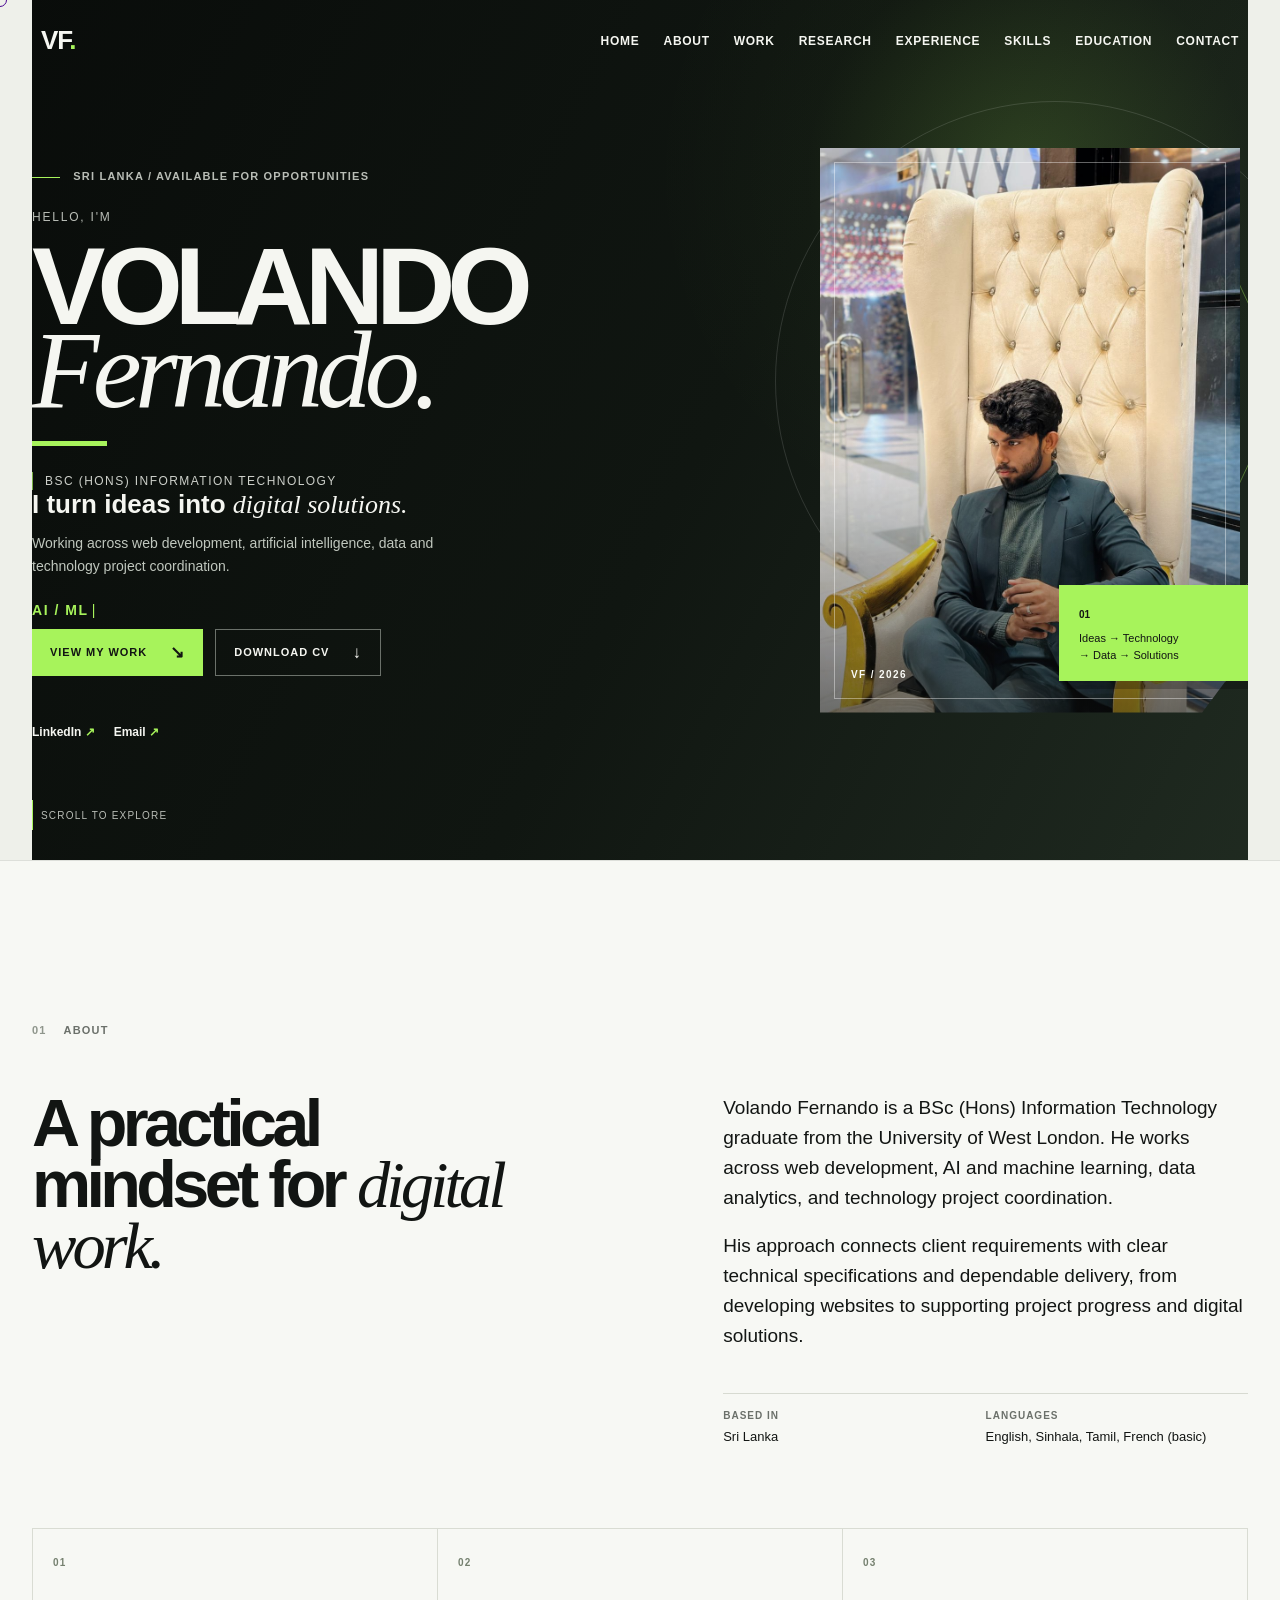
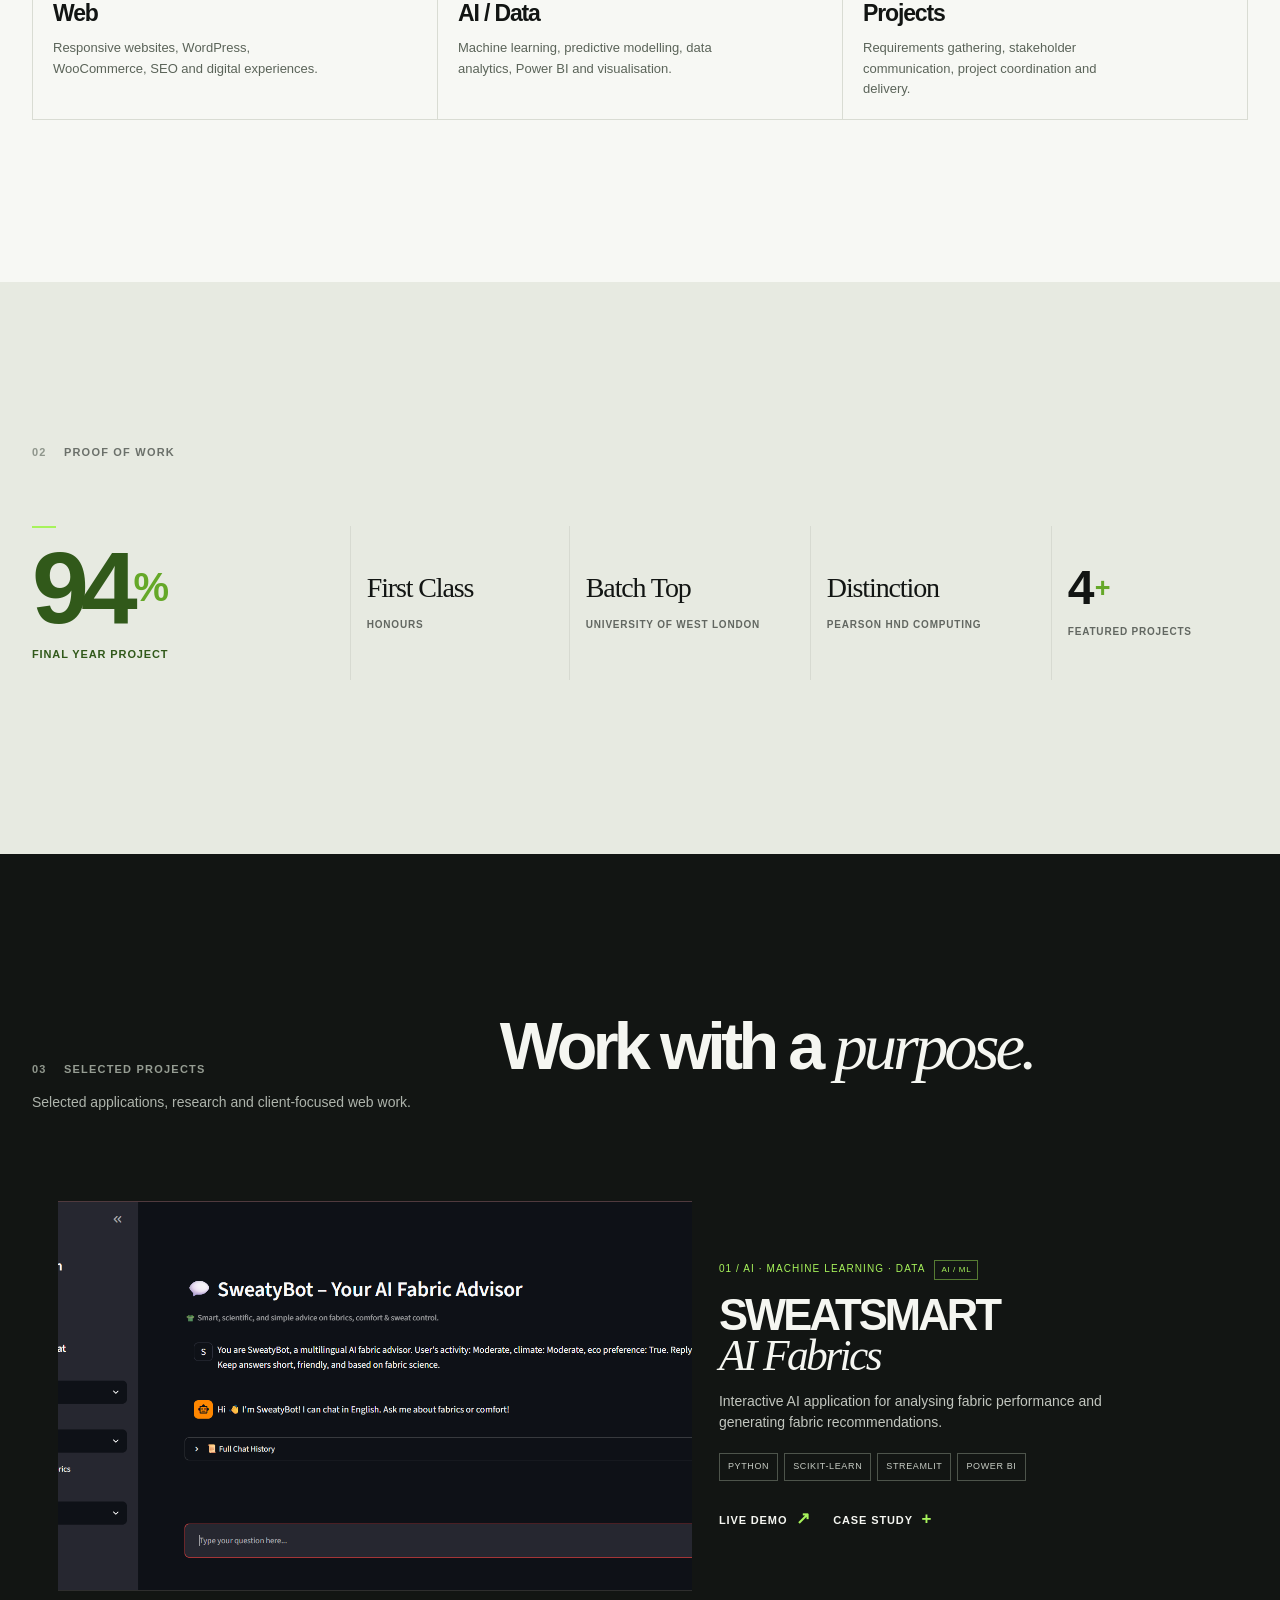
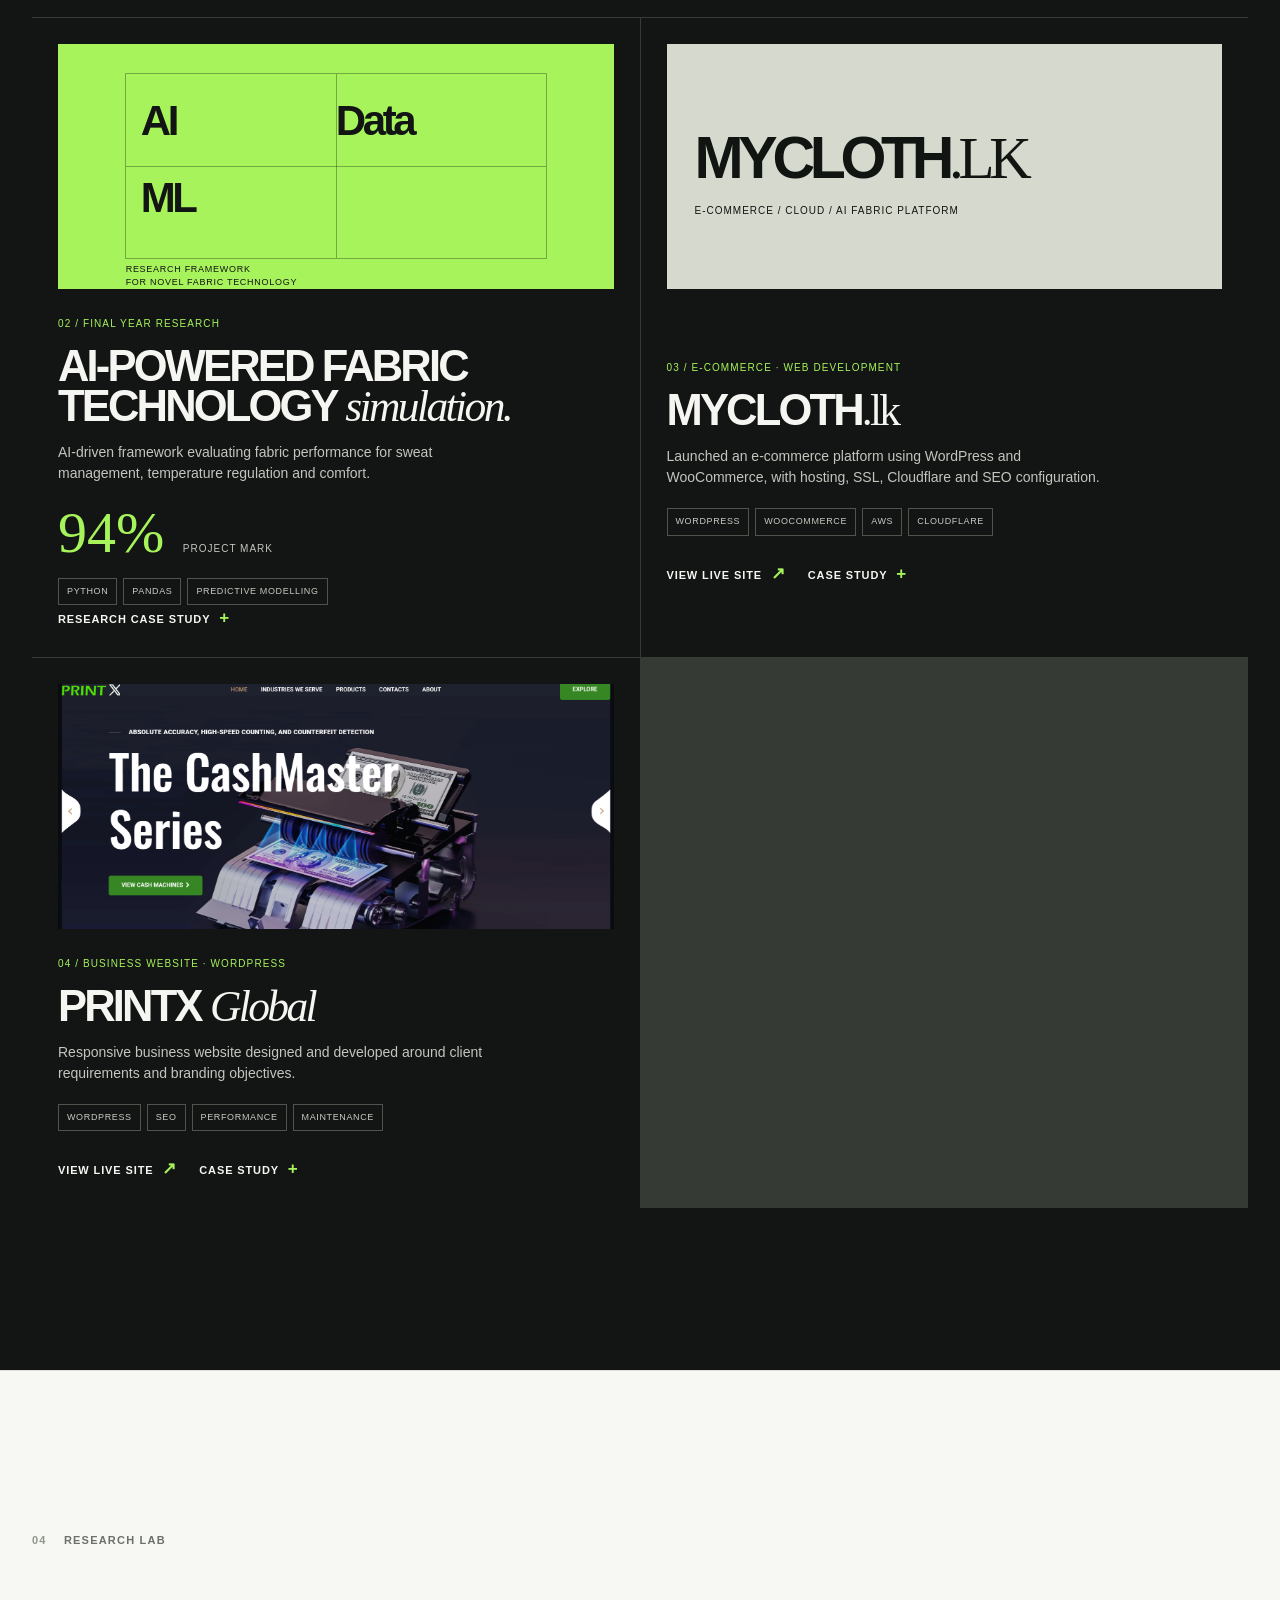
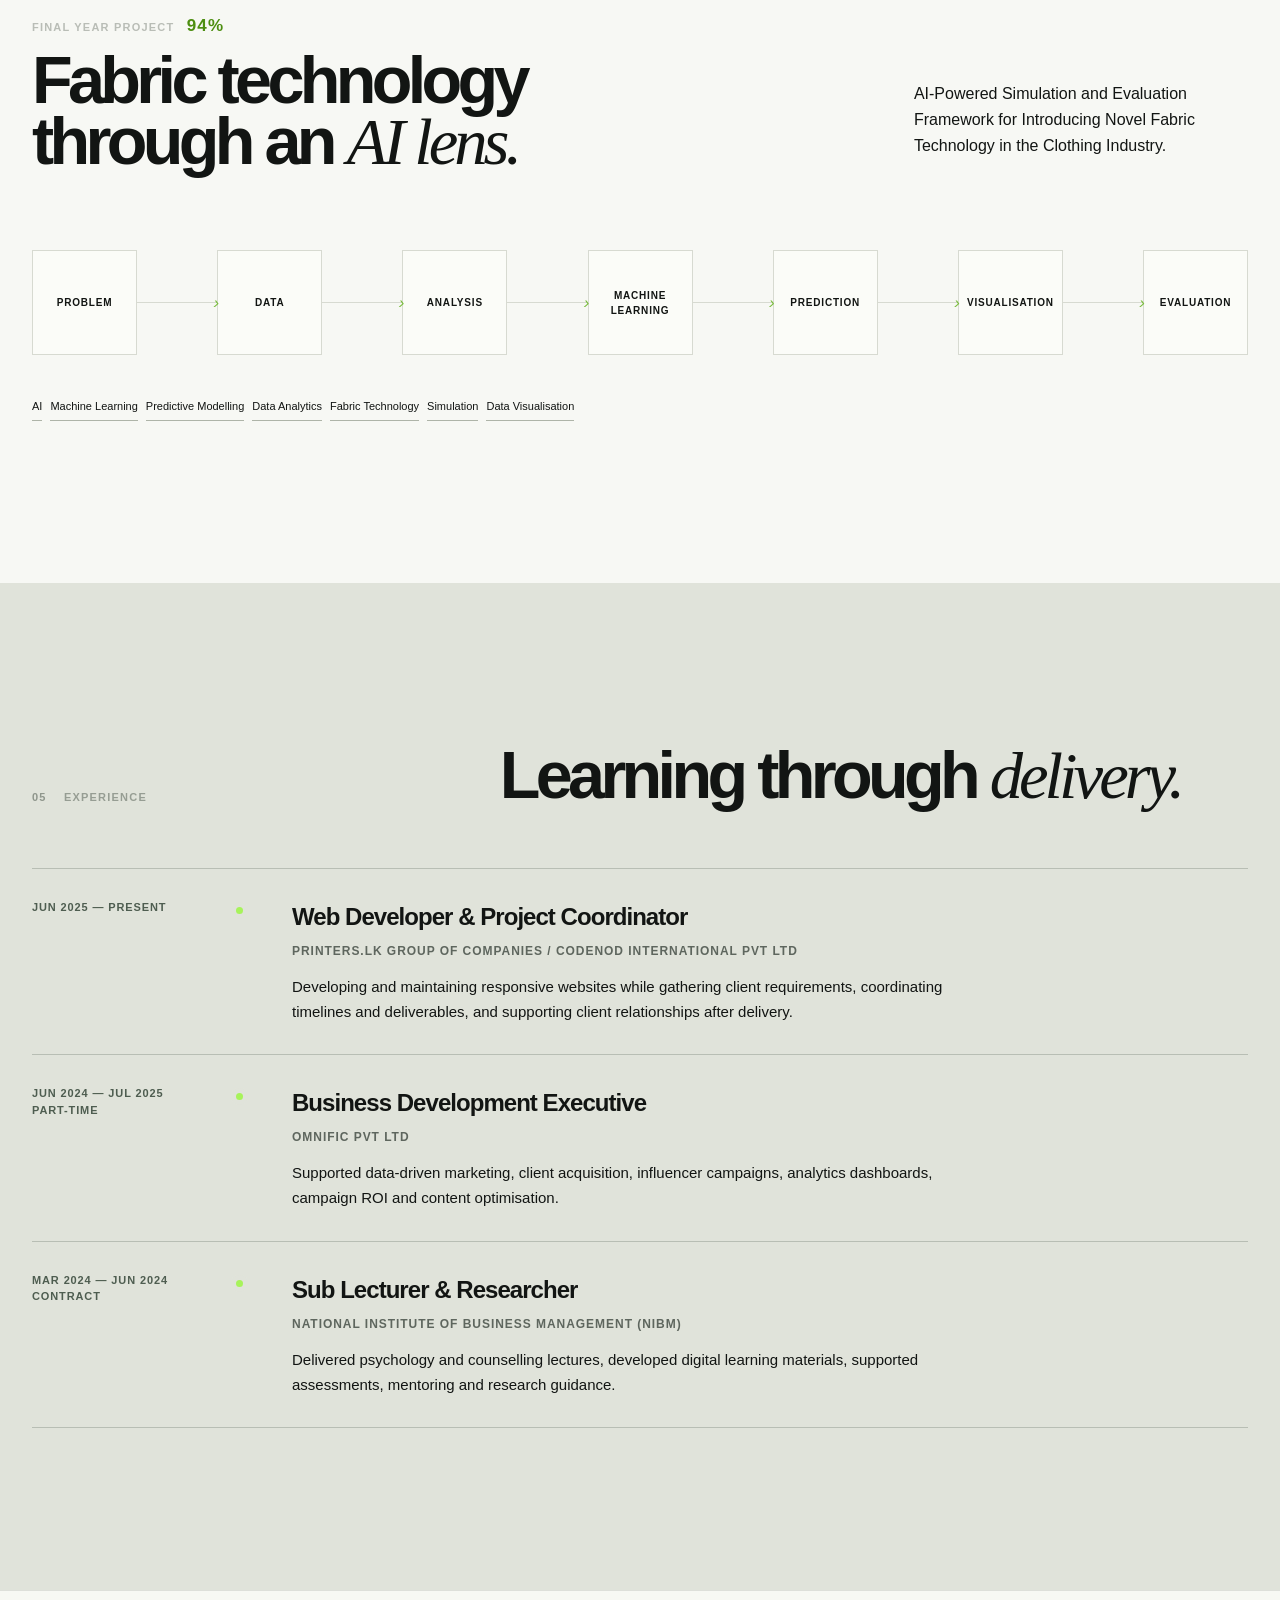
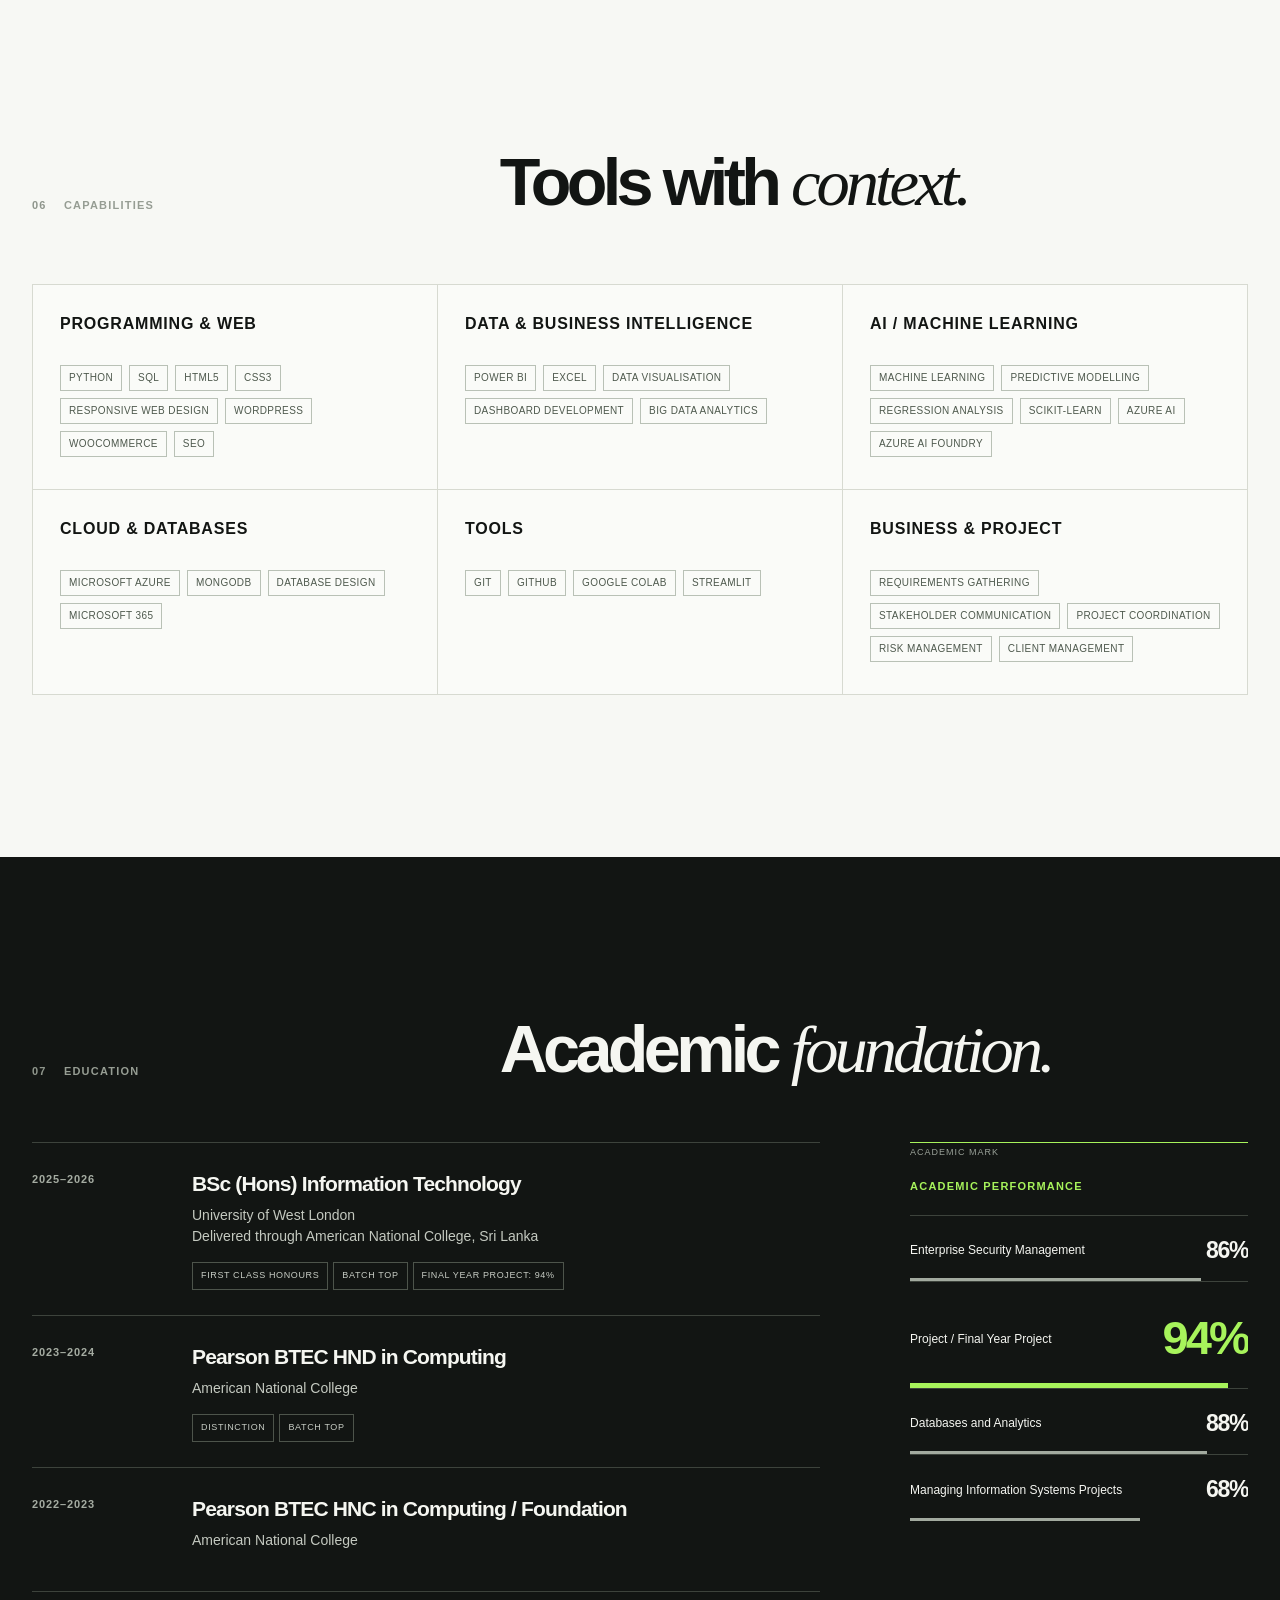
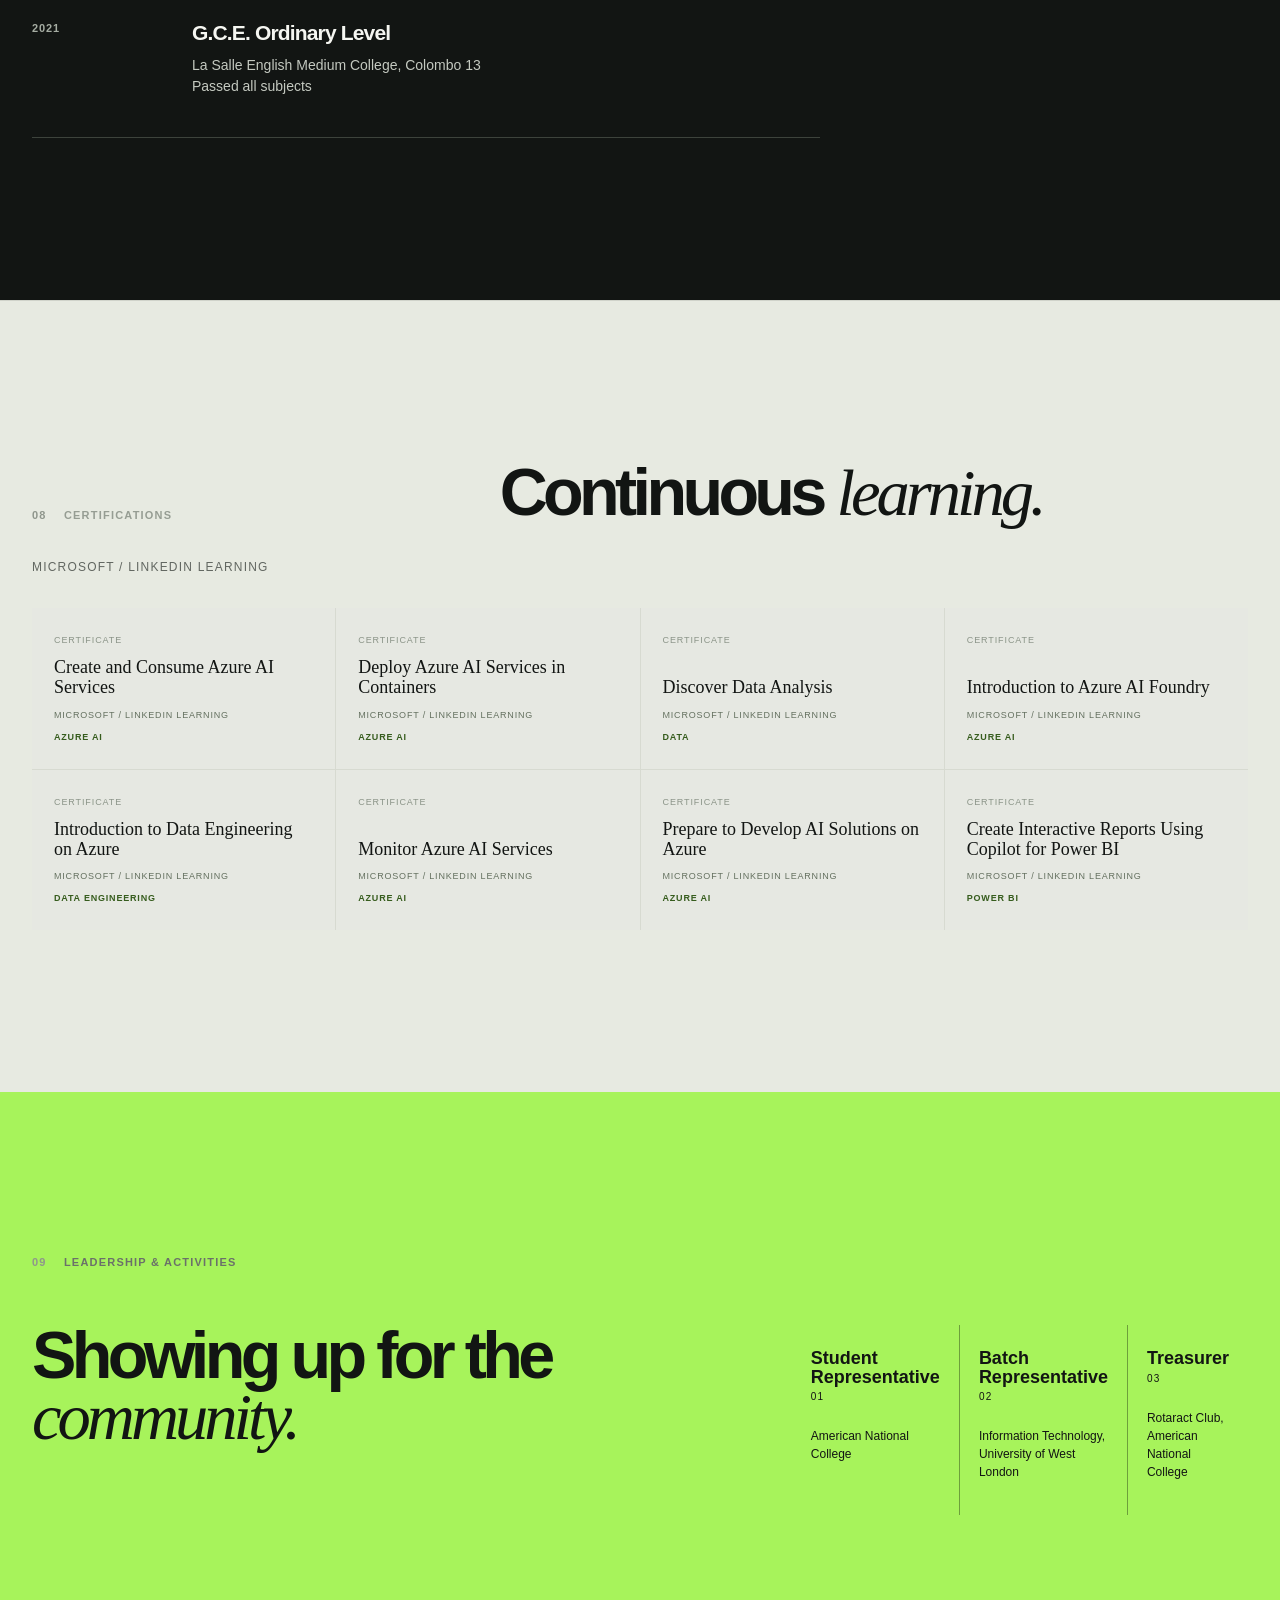
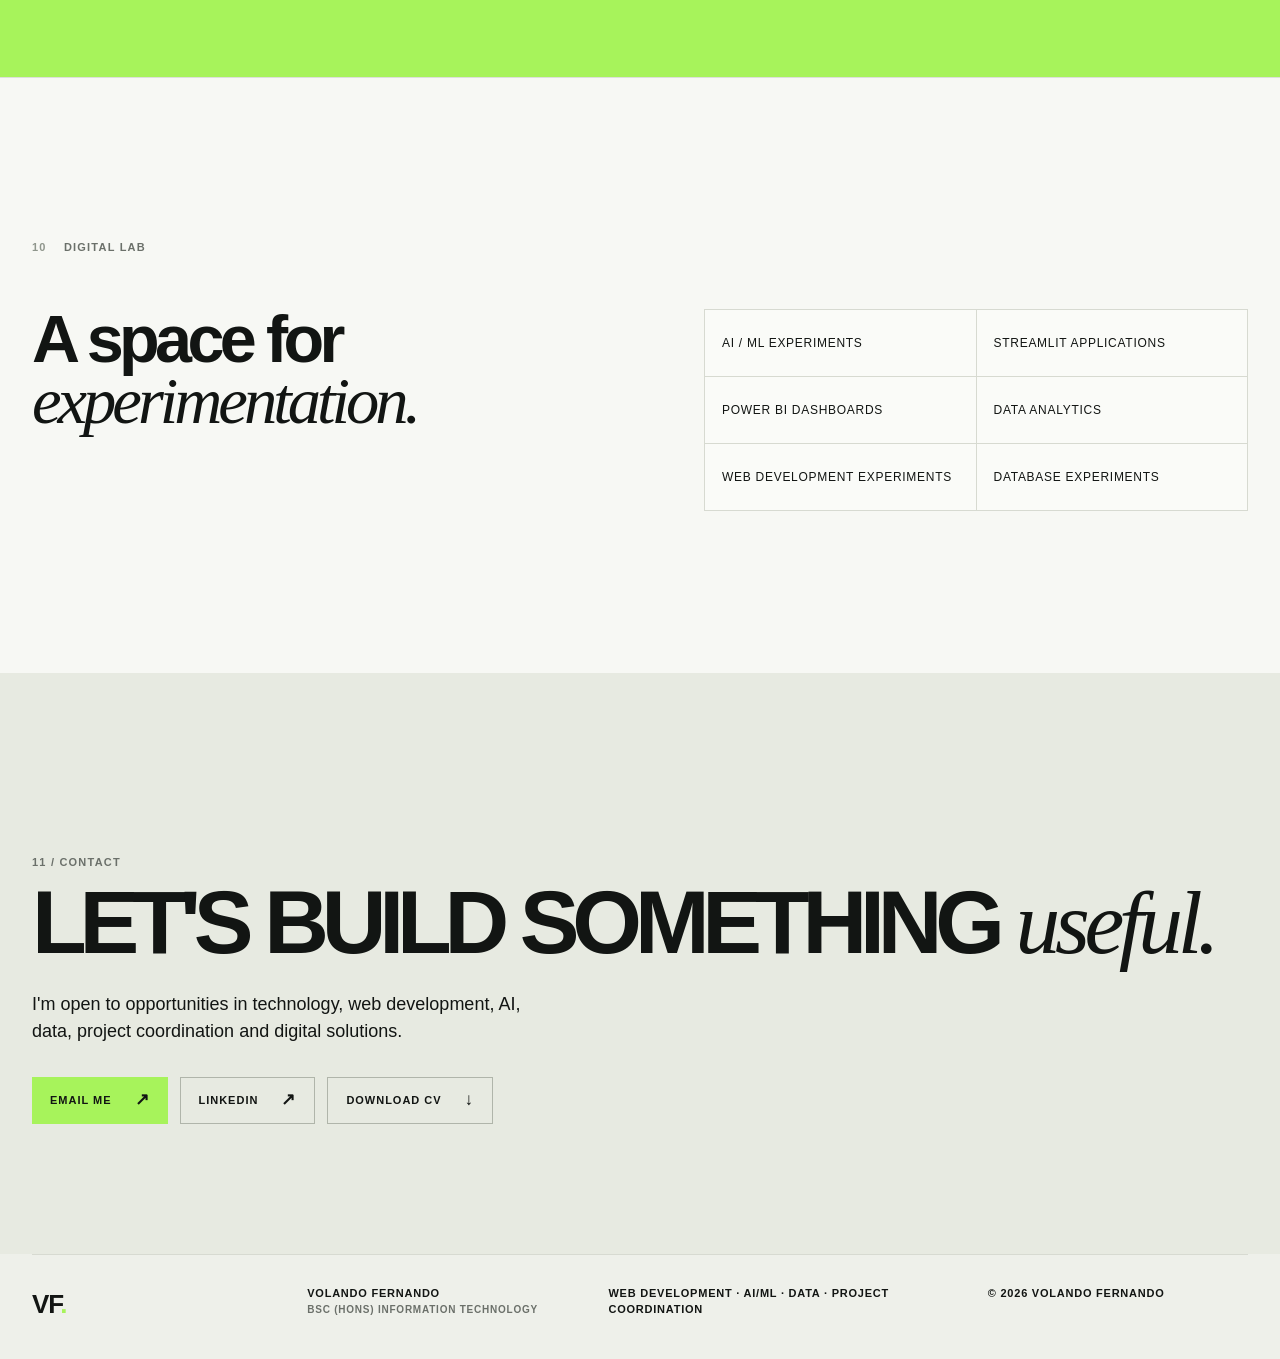
==== index.html @ 7864b539 "Initial professional portfolio" ====
<!doctype html>
<html lang="en">
<head>
  <meta charset="utf-8">
  <meta name="viewport" content="width=device-width, initial-scale=1">
  <meta name="description" content="Professional portfolio of Volando Fernando, BSc (Hons) Information Technology graduate specialising in web development, AI/ML, data analytics and technology project coordination.">
  <meta name="theme-color" content="#101410">
  <meta property="og:title" content="Volando Fernando | IT Graduate | Web Developer | AI & Data">
  <meta property="og:description" content="Web development, AI/ML, data analytics and technology project coordination.">
  <meta property="og:type" content="website">
  <meta property="og:url" content="https://svgvolandofernando.github.io/">
  <meta name="twitter:card" content="summary_large_image">
  <link rel="canonical" href="https://svgvolandofernando.github.io/">
  <link rel="icon" href="data:image/svg+xml,%3Csvg xmlns='http://www.w3.org/2000/svg' viewBox='0 0 64 64'%3E%3Crect width='64' height='64' rx='12' fill='%23111712'/%3E%3Ctext x='32' y='42' text-anchor='middle' font-family='Arial' font-size='29' font-weight='700' fill='%23a7f35b'%3EVF%3C/text%3E%3C/svg%3E">
  <title>Volando Fernando | IT Graduate | Web Developer | AI &amp; Data</title>
  <link rel="stylesheet" href="style.css">
  <link rel="stylesheet" href="refined.css">
</head>
<body>
  <a class="skip-link" href="#main">Skip to content</a>
  <header class="site-header" id="home">
    <a class="brand" href="#home" aria-label="Volando Fernando, home">VF<span>.</span></a>
    <button class="menu-toggle" aria-expanded="false" aria-controls="site-nav" aria-label="Open navigation"><span></span><span></span></button>
    <nav id="site-nav" aria-label="Primary navigation">
      <a href="#home">Home</a><a href="#about">About</a><a href="#projects">Work</a><a href="#research">Research</a><a href="#experience">Experience</a><a href="#skills">Skills</a><a href="#education">Education</a><a href="#contact">Contact</a>
    </nav>
  </header>

  <main id="main">
    <section class="hero section-shell">
      <div class="hero-copy reveal">
        <p class="eyebrow"><span></span> Sri Lanka / Available for opportunities</p>
        <p class="hello">Hello, I'm</p>
        <h1>Volando<br><em>Fernando.</em></h1>
        <p class="degree">BSc (Hons) Information Technology</p>
        <p class="hero-statement">I turn ideas into <i>digital solutions.</i></p>
        <p class="hero-support">Working across web development, artificial intelligence, data and technology project coordination.</p>
        <p class="role-line"><strong id="role">Web Development</strong><span class="cursor">|</span></p>
        <div class="hero-actions"><a class="button button-primary" href="#projects">View my work <b>↘</b></a><a class="button button-text" href="assets/documents/Volando-Fernando-CV.pdf" download>Download CV <b>↓</b></a></div>
        <div class="social-links"><a href="https://www.linkedin.com/in/volando-fernando-8b7655221/" target="_blank" rel="noopener">LinkedIn <span>↗</span></a><a href="mailto:volandofernando@gmail.com">Email <span>↗</span></a></div>
      </div>
      <div class="hero-visual reveal">
        <div class="hero-orbit orbit-one"></div><div class="hero-orbit orbit-two"></div>
        <div class="portrait-frame"><img src="assets/images/profile.jpg" alt="Volando Fernando seated in a chair"><div class="portrait-tag">VF / 2026</div></div>
        <div class="hero-note"><span>01</span><p>Ideas <b>→</b> Technology<br><b>→</b> Data <b>→</b> Solutions</p></div>
      </div>
      <a class="scroll-cue" href="#about"><span></span> Scroll to explore</a>
    </section>

    <section id="about" class="about section-shell section-pad">
      <div class="section-label reveal"><span>01</span> About</div>
      <div class="about-grid"><h2 class="display reveal">A practical<br>mindset for <em>digital work.</em></h2><div class="about-copy reveal"><p>Volando Fernando is a BSc (Hons) Information Technology graduate from the University of West London. He works across web development, AI and machine learning, data analytics, and technology project coordination.</p><p>His approach connects client requirements with clear technical specifications and dependable delivery, from developing websites to supporting project progress and digital solutions.</p><dl><div><dt>Based in</dt><dd>Sri Lanka</dd></div><div><dt>Languages</dt><dd>English, Sinhala, Tamil, French (basic)</dd></div></dl></div></div>
      <div class="capability-grid reveal"><article><span>01</span><h3>Web</h3><p>Responsive websites, WordPress, WooCommerce, SEO and digital experiences.</p></article><article><span>02</span><h3>AI / Data</h3><p>Machine learning, predictive modelling, data analytics, Power BI and visualisation.</p></article><article><span>03</span><h3>Projects</h3><p>Requirements gathering, stakeholder communication, project coordination and delivery.</p></article></div>
    </section>

    <section class="proof section-shell section-pad" aria-label="Academic achievements"><div class="section-label reveal"><span>02</span> Proof of work</div><div class="proof-grid">
      <div class="metric reveal"><strong data-count="94">0</strong><span>%</span><p>Final Year Project</p></div><div class="metric reveal"><strong class="word">First Class</strong><p>Honours</p></div><div class="metric reveal"><strong class="word">Batch Top</strong><p>University of West London</p></div><div class="metric reveal"><strong class="word">Distinction</strong><p>Pearson HND Computing</p></div><div class="metric reveal"><strong data-count="4">0</strong><span>+</span><p>Featured Projects</p></div>
    </div></section>

    <section id="projects" class="projects section-pad">
      <div class="section-shell"><div class="section-heading reveal"><div class="section-label"><span>03</span> Selected projects</div><h2 class="display">Work with a <em>purpose.</em></h2><p>Selected applications, research and client-focused web work.</p></div>
      <div class="project-list">
        <article class="project project-featured reveal"><div class="project-image"><img src="assets/images/projects/sweatsmart-ai.png" loading="lazy" alt="SweatyBot interface from the SweatSmart AI Fabrics app"></div><div class="project-content"><p class="project-index">01 / AI · Machine Learning · Data</p><h3>SweatSmart<br><em>AI Fabrics</em></h3><p>Interactive AI application for analysing fabric performance and generating fabric recommendations.</p><div class="tags"><span>Python</span><span>Scikit-learn</span><span>Streamlit</span><span>Power BI</span></div><div class="project-links"><a class="text-link" href="https://sweatsmart-ai-fabrics.streamlit.app/" target="_blank" rel="noopener">Live demo <b>↗</b></a><button class="text-link case-button" data-case="sweatsmart">Case study <b>+</b></button></div></div></article>
        <article class="project reveal"><div class="project-image research-art"><div class="grid-art"><span>AI</span><span>Data</span><span>ML</span><small>Research framework<br>for novel fabric technology</small></div></div><div class="project-content"><p class="project-index">02 / Final year research</p><h3>AI-powered fabric technology <em>simulation.</em></h3><p>AI-driven framework evaluating fabric performance for sweat management, temperature regulation and comfort.</p><div class="project-result">94% <span>Project Mark</span></div><div class="tags"><span>Python</span><span>Pandas</span><span>Predictive Modelling</span></div><button class="text-link case-button" data-case="research">Research case study <b>+</b></button></div></article>
        <article class="project reveal"><div class="project-image placeholder-image"><p>MYCLOTH<span>.LK</span></p><small>E-commerce / Cloud / AI Fabric Platform</small></div><div class="project-content"><p class="project-index">03 / E-commerce · Web development</p><h3>MyCloth<span>.lk</span></h3><p>Launched an e-commerce platform using WordPress and WooCommerce, with hosting, SSL, Cloudflare and SEO configuration.</p><div class="tags"><span>WordPress</span><span>WooCommerce</span><span>AWS</span><span>Cloudflare</span></div><div class="project-links"><a class="text-link" href="https://mycloth.lk/" target="_blank" rel="noopener">View live site <b>↗</b></a><button class="text-link case-button" data-case="mycloth">Case study <b>+</b></button></div></div></article>
        <article class="project reveal"><div class="project-image"><img src="assets/images/projects/printx-global.png" loading="lazy" alt="PrintX Global website homepage featuring the CashMaster Series"></div><div class="project-content"><p class="project-index">04 / Business website · WordPress</p><h3>PrintX <em>Global</em></h3><p>Responsive business website designed and developed around client requirements and branding objectives.</p><div class="tags"><span>WordPress</span><span>SEO</span><span>Performance</span><span>Maintenance</span></div><div class="project-links"><a class="text-link" href="https://printxglobal.com/" target="_blank" rel="noopener">View live site <b>↗</b></a><button class="text-link case-button" data-case="printx">Case study <b>+</b></button></div></div></article>
      </div></div>
    </section>

    <section id="research" class="research section-shell section-pad"><div class="section-label reveal"><span>04</span> Research lab</div><div class="research-top reveal"><div><p class="eyebrow">Final Year Project <b>94%</b></p><h2 class="display">Fabric technology<br>through an <em>AI lens.</em></h2></div><p>AI-Powered Simulation and Evaluation Framework for Introducing Novel Fabric Technology in the Clothing Industry.</p></div><div class="pipeline reveal" aria-label="Research pipeline"><div>Problem</div><i></i><div>Data</div><i></i><div>Analysis</div><i></i><div>Machine<br>Learning</div><i></i><div>Prediction</div><i></i><div>Visualisation</div><i></i><div>Evaluation</div></div><div class="research-tags"><span>AI</span><span>Machine Learning</span><span>Predictive Modelling</span><span>Data Analytics</span><span>Fabric Technology</span><span>Simulation</span><span>Data Visualisation</span></div></section>

    <section id="experience" class="experience section-pad"><div class="section-shell"><div class="section-heading reveal"><div class="section-label"><span>05</span> Experience</div><h2 class="display">Learning through <em>delivery.</em></h2></div><div class="timeline">
      <article class="timeline-item reveal"><div class="timeline-date">Jun 2025 — Present</div><div><h3>Web Developer &amp; Project Coordinator</h3><p class="company">Printers.lk Group of Companies / Codenod International Pvt Ltd</p><p>Developing and maintaining responsive websites while gathering client requirements, coordinating timelines and deliverables, and supporting client relationships after delivery.</p></div></article>
      <article class="timeline-item reveal"><div class="timeline-date">Jun 2024 — Jul 2025<br>Part-time</div><div><h3>Business Development Executive</h3><p class="company">Omnific Pvt Ltd</p><p>Supported data-driven marketing, client acquisition, influencer campaigns, analytics dashboards, campaign ROI and content optimisation.</p></div></article>
      <article class="timeline-item reveal"><div class="timeline-date">Mar 2024 — Jun 2024<br>Contract</div><div><h3>Sub Lecturer &amp; Researcher</h3><p class="company">National Institute of Business Management (NIBM)</p><p>Delivered psychology and counselling lectures, developed digital learning materials, supported assessments, mentoring and research guidance.</p></div></article>
    </div></div></section>

    <section id="skills" class="skills section-shell section-pad"><div class="section-heading reveal"><div class="section-label"><span>06</span> Capabilities</div><h2 class="display">Tools with <em>context.</em></h2></div><div class="skill-grid">
      <article class="skill-card reveal"><h3>Programming &amp; Web</h3><p>Python · SQL · HTML5 · CSS3 · Responsive Web Design · WordPress · WooCommerce · SEO</p></article><article class="skill-card reveal"><h3>Data &amp; Business Intelligence</h3><p>Power BI · Excel · Data Visualisation · Dashboard Development · Big Data Analytics</p></article><article class="skill-card reveal"><h3>AI / Machine Learning</h3><p>Machine Learning · Predictive Modelling · Regression Analysis · Scikit-learn · Azure AI · Azure AI Foundry</p></article><article class="skill-card reveal"><h3>Cloud &amp; Databases</h3><p>Microsoft Azure · MongoDB · Database Design · Microsoft 365</p></article><article class="skill-card reveal"><h3>Tools</h3><p>Git · GitHub · Google Colab · Streamlit</p></article><article class="skill-card reveal"><h3>Business &amp; Project</h3><p>Requirements Gathering · Stakeholder Communication · Project Coordination · Risk Management · Client Management</p></article>
    </div></section>

    <section id="education" class="education section-pad"><div class="section-shell"><div class="section-heading reveal"><div class="section-label"><span>07</span> Education</div><h2 class="display">Academic <em>foundation.</em></h2></div><div class="education-grid"><div class="education-list">
      <article class="education-item reveal"><p>2025–2026</p><div><h3>BSc (Hons) Information Technology</h3><p>University of West London<br>Delivered through American National College, Sri Lanka</p><div class="edu-badges"><span>First Class Honours</span><span>Batch Top</span><span>Final Year Project: 94%</span></div></div></article><article class="education-item reveal"><p>2023–2024</p><div><h3>Pearson BTEC HND in Computing</h3><p>American National College</p><div class="edu-badges"><span>Distinction</span><span>Batch Top</span></div></div></article><article class="education-item reveal"><p>2022–2023</p><div><h3>Pearson BTEC HNC in Computing / Foundation</h3><p>American National College</p></div></article><article class="education-item reveal"><p>2021</p><div><h3>G.C.E. Ordinary Level</h3><p>La Salle English Medium College, Colombo 13<br>Passed all subjects</p></div></article>
    </div><aside class="performance reveal"><p class="eyebrow">Academic performance</p><div><span>Enterprise Security Management</span><strong>86%</strong></div><div class="featured-mark"><span>Project / Final Year Project</span><strong>94%</strong></div><div><span>Databases and Analytics</span><strong>88%</strong></div><div><span>Managing Information Systems Projects</span><strong>68%</strong></div></aside></div></div></section>

    <section class="certifications section-shell section-pad"><div class="section-heading reveal"><div class="section-label"><span>08</span> Certifications</div><h2 class="display">Continuous <em>learning.</em></h2></div><p class="cert-provider reveal">Microsoft / LinkedIn Learning</p><div class="cert-grid"><p class="reveal">Create and Consume Azure AI Services</p><p class="reveal">Deploy Azure AI Services in Containers</p><p class="reveal">Discover Data Analysis</p><p class="reveal">Introduction to Azure AI Foundry</p><p class="reveal">Introduction to Data Engineering on Azure</p><p class="reveal">Monitor Azure AI Services</p><p class="reveal">Prepare to Develop AI Solutions on Azure</p><p class="reveal">Create Interactive Reports Using Copilot for Power BI</p></div></section>

    <section class="leadership section-pad"><div class="section-shell"><div class="section-label reveal"><span>09</span> Leadership &amp; activities</div><div class="leadership-grid reveal"><h2 class="display">Showing up for the <em>community.</em></h2><div><p><b>Student Representative</b><span>American National College</span></p><p><b>Batch Representative</b><span>Information Technology, University of West London</span></p><p><b>Treasurer</b><span>Rotaract Club, American National College</span></p></div></div></div></section>

    <section class="lab section-shell section-pad"><div class="section-label reveal"><span>10</span> Digital lab</div><div class="lab-grid"><h2 class="display reveal">A space for<br><em>experimentation.</em></h2><div class="lab-list reveal"><span>AI / ML experiments</span><span>Streamlit applications</span><span>Power BI dashboards</span><span>Data analytics</span><span>Web development experiments</span><span>Database experiments</span></div></div></section>

    <section id="contact" class="contact section-shell"><p class="eyebrow reveal">11 / Contact</p><h2 class="reveal">Let's build something <em>useful.</em></h2><p class="contact-copy reveal">I'm open to opportunities in technology, web development, AI, data, project coordination and digital solutions.</p><div class="contact-actions reveal"><a class="button button-primary" href="mailto:volandofernando@gmail.com">Email me <b>↗</b></a><a class="button button-outline" href="https://www.linkedin.com/in/volando-fernando-8b7655221/" target="_blank" rel="noopener">LinkedIn <b>↗</b></a><a class="button button-outline" href="assets/documents/Volando-Fernando-CV.pdf" download>Download CV <b>↓</b></a></div></section>
  </main>
  <footer class="site-footer section-shell"><a class="brand" href="#home">VF<span>.</span></a><p>Volando Fernando<br><span>BSc (Hons) Information Technology</span></p><p>Web Development · AI/ML · Data · Project Coordination</p><p>© 2026 Volando Fernando</p></footer>
  <button class="back-to-top" aria-label="Back to top">↑</button>
  <dialog class="case-modal" aria-labelledby="modal-title"><button class="modal-close" aria-label="Close case study">×</button><div id="case-content"></div></dialog>
  <div class="custom-cursor" aria-hidden="true"></div>
  <script src="script.js"></script>
</body>
</html>
---- style.css ----
:root{--ink:#121513;--paper:#f1f2ed;--muted:#a8aba4;--lime:#a7f35b;--line:#d7dad1;--darkline:#313630;--serif:Georgia,'Times New Roman',serif}*{box-sizing:border-box}html{scroll-behavior:smooth}body{margin:0;background:var(--paper);color:var(--ink);font-family:Arial,Helvetica,sans-serif;font-size:16px;line-height:1.5}a{color:inherit;text-decoration:none}button{font:inherit}::selection{background:var(--lime);color:var(--ink)}.skip-link{position:fixed;top:-4rem;left:1rem;background:var(--lime);padding:.6rem 1rem;z-index:20}.skip-link:focus{top:1rem}.section-shell{width:min(1240px,calc(100% - 64px));margin:auto}.section-pad{padding-top:148px;padding-bottom:148px}.site-header{height:82px;position:absolute;top:0;left:0;width:100%;z-index:5;display:flex;align-items:center;justify-content:space-between;padding:0 3.2vw;color:var(--paper)}.brand{font-size:26px;letter-spacing:-1px;font-weight:800}.brand span{color:var(--lime)}nav{display:flex;gap:24px;align-items:center}nav a{font-size:12px;text-transform:uppercase;font-weight:700;letter-spacing:.06em;transition:color .2s}nav a:hover{color:var(--lime)}.menu-toggle{display:none}.hero{min-height:790px;color:var(--paper);position:relative;display:grid;grid-template-columns:1.1fr .9fr;align-items:center;overflow:hidden}.hero:before{content:'';position:absolute;inset:0 calc(50% - 50vw);background:linear-gradient(118deg,#111511 0%,#151a16 58%,#253126 100%);z-index:-2}.hero:after{content:'';position:absolute;width:650px;height:650px;right:-110px;top:-150px;border-radius:50%;background:radial-gradient(circle,rgba(167,243,91,.13),transparent 66%);z-index:-1}.eyebrow,.section-label{font-size:11px;letter-spacing:.11em;text-transform:uppercase;font-weight:700}.eyebrow{color:#b9bdb6}.eyebrow span{display:inline-block;width:28px;height:1px;background:var(--lime);vertical-align:middle;margin-right:9px}.hello{margin:23px 0 0;font-size:12px;text-transform:uppercase;letter-spacing:.15em;color:#b9bdb6}.hero h1{font-size:clamp(64px,8.1vw,126px);letter-spacing:-.075em;line-height:.79;margin:15px 0 22px;text-transform:uppercase}.hero h1 em,.display em,.contact h2 em,.project h3 em{font-family:var(--serif);font-weight:400;text-transform:none;letter-spacing:-.06em}.degree{font-size:12px;text-transform:uppercase;letter-spacing:.12em;margin:0;color:#cdd0ca}.role-line{font-size:22px;margin:34px 0 8px;color:#b9bdb6}.role-line strong{color:var(--lime);font-weight:500}.cursor{color:var(--lime);margin-left:3px;animation:blink 1s steps(1) infinite}.hero-statement{font-size:23px;line-height:1.2;margin:0 0 34px;font-weight:600}.hero-statement i{font-family:var(--serif);font-weight:400}.hero-actions,.contact-actions{display:flex;gap:12px;flex-wrap:wrap}.button{display:inline-flex;gap:23px;align-items:center;justify-content:center;padding:14px 18px;text-transform:uppercase;font-size:11px;letter-spacing:.09em;font-weight:800;transition:transform .2s,background .2s}.button:hover{transform:translateY(-3px)}.button b{font-size:17px;line-height:0}.button-primary{background:var(--lime);color:var(--ink)}.button-text{border:1px solid #6b716a}.button-outline{border:1px solid #b0b5aa}.social-links{display:flex;gap:19px;margin-top:47px;font-size:12px;font-weight:700}.social-links span{color:var(--lime)}.hero-visual{height:520px;position:relative}.portrait-frame{height:100%;width:min(390px,90%);position:absolute;right:20px;top:0;overflow:hidden;filter:grayscale(25%)}.portrait-frame:after{content:'';position:absolute;inset:0;background:linear-gradient(180deg,transparent 50%,rgba(18,21,19,.6))}.portrait-frame img{width:100%;height:100%;object-fit:cover;object-position:50% 45%}.portrait-tag{position:absolute;z-index:1;bottom:17px;left:18px;font-size:10px;font-weight:bold;letter-spacing:.14em}.hero-note{position:absolute;right:0;bottom:16px;z-index:2;background:var(--lime);color:var(--ink);padding:12px 15px;min-width:176px}.hero-note span{font-size:10px;font-weight:bold}.hero-note p{font-size:11px;line-height:1.55;margin:5px 0 0}.hero-note b{font-weight:400}.hero-orbit{position:absolute;border:1px solid rgba(167,243,91,.25);border-radius:50%;right:-34px;top:30px;width:420px;height:420px}.orbit-two{width:560px;height:560px;right:-105px;top:-38px;border-color:rgba(255,255,255,.1)}.scroll-cue{position:absolute;bottom:23px;font-size:10px;text-transform:uppercase;letter-spacing:.12em;color:#b9bdb6;display:flex;gap:8px;align-items:center}.scroll-cue span{height:30px;width:1px;background:var(--lime);display:block}.section-label{color:#6b706a;margin-bottom:47px}.section-label span{margin-right:13px;color:#8f968c}.about-grid{display:grid;grid-template-columns:1fr 1fr;gap:12vw}.display{font-size:clamp(43px,5.2vw,78px);line-height:.92;letter-spacing:-.07em;margin:0;font-weight:800}.about-copy{font-size:18px;max-width:580px}.about-copy p{margin:0 0 18px}.about-copy dl{border-top:1px solid var(--line);margin:42px 0 0;display:grid;grid-template-columns:1fr 1fr}.about-copy dl div{padding-top:14px}.about-copy dt{text-transform:uppercase;font-size:10px;letter-spacing:.1em;font-weight:bold;color:#6b706a}.about-copy dd{font-size:13px;margin:4px 0}.proof{border-top:1px solid var(--line);border-bottom:1px solid var(--line)}.proof-grid{display:grid;grid-template-columns:1fr 1.2fr 1.1fr 1.2fr 1fr}.metric{border-left:1px solid var(--line);padding:0 16px;min-height:115px;display:flex;flex-wrap:wrap;align-content:center;gap:4px}.metric:first-child{border-left:0;padding-left:0}.metric strong{font-size:48px;letter-spacing:-.08em;line-height:.85}.metric strong.word{font-size:25px;line-height:1;font-family:var(--serif);font-weight:400;letter-spacing:-.04em}.metric span{font-size:27px;color:#65a828;font-weight:bold}.metric p{font-size:10px;text-transform:uppercase;letter-spacing:.08em;margin:11px 0 0;width:100%;font-weight:bold;color:#626761}.projects{background:var(--ink);color:var(--paper)}.section-heading{display:grid;grid-template-columns:1fr 1.6fr;align-items:end;margin-bottom:62px}.section-heading .section-label{margin:0;color:#969d93}.section-heading p{font-size:14px;margin:14px 0 0;color:#aeb4ac;max-width:380px}.project-list{display:grid;grid-template-columns:1fr 1fr;gap:1px;background:#353b34}.project{background:var(--ink);padding:26px;display:grid;gap:27px}.project-featured{grid-column:span 2;grid-template-columns:1.26fr 1fr;align-items:center}.project-image{height:245px;overflow:hidden;background:#252b24}.project-featured .project-image{height:390px}.project-image img{width:100%;height:100%;object-fit:cover;transition:transform .5s}.project:hover img{transform:scale(1.04)}.project-index{font-size:10px;text-transform:uppercase;letter-spacing:.11em;color:var(--lime);margin:0 0 15px}.project h3{font-size:clamp(31px,3.4vw,55px);letter-spacing:-.065em;line-height:.92;margin:0 0 16px;text-transform:uppercase}.project h3 span{font-family:var(--serif);font-weight:400;text-transform:none}.project-content>p:not(.project-index){font-size:14px;color:#c2c6bf;max-width:440px;margin:0 0 20px}.tags{display:flex;gap:6px;flex-wrap:wrap}.tags span,.edu-badges span{font-size:9px;text-transform:uppercase;letter-spacing:.07em;border:1px solid #4d544b;color:#c7ccc4;padding:6px 8px}.project-links{display:flex;gap:22px;margin-top:25px}.text-link{font-size:11px;text-transform:uppercase;letter-spacing:.08em;font-weight:bold;border:0;padding:0;background:transparent;color:var(--paper);cursor:pointer}.text-link b{font-size:17px;color:var(--lime);margin-left:5px}.research-art{background:#a7f35b;color:var(--ink);display:grid;place-items:center}.grid-art{width:76%;height:76%;border:1px solid rgba(0,0,0,.3);display:grid;grid-template-columns:1fr 1fr;grid-template-rows:1fr 1fr;position:relative;padding:15px}.grid-art:before,.grid-art:after{content:'';position:absolute;background:rgba(0,0,0,.3)}.grid-art:before{width:1px;top:0;bottom:0;left:50%}.grid-art:after{height:1px;left:0;right:0;top:50%}.grid-art span{font-size:42px;font-weight:bold;letter-spacing:-.08em;z-index:1}.grid-art small{position:absolute;bottom:-30px;left:0;font-size:9px;text-transform:uppercase;letter-spacing:.08em;line-height:1.4}.placeholder-image{background:#d6d9ce;color:#111511;display:flex;flex-direction:column;justify-content:center;padding:28px}.placeholder-image p{font-size:59px;font-weight:900;letter-spacing:-.09em;margin:0}.placeholder-image p span{font-family:var(--serif);font-weight:400}.placeholder-image small{font-size:10px;text-transform:uppercase;letter-spacing:.1em}.project-result{font-family:var(--serif);font-size:48px;line-height:1;color:var(--lime);margin:0 0 16px}.project-result span{font-family:Arial;font-size:10px;text-transform:uppercase;letter-spacing:.1em;color:#c2c6bf;margin-left:4px}.research-top{display:grid;grid-template-columns:1.4fr .6fr;gap:8vw;align-items:end}.research-top .eyebrow b{font-size:17px;color:#4d8e11;margin-left:8px}.research-top>p{font-size:16px;margin:0 0 5px}.pipeline{margin:78px 0 38px;display:flex;align-items:center;justify-content:space-between}.pipeline div{width:105px;height:105px;border:1px solid var(--line);display:grid;place-items:center;text-align:center;font-size:10px;text-transform:uppercase;letter-spacing:.08em;font-weight:bold;background:#f7f8f3}.pipeline i{height:1px;flex:1;background:var(--line);position:relative}.pipeline i:after{content:'›';position:absolute;right:-2px;top:-12px;font-size:17px;color:#78bb3b}.research-tags{display:flex;gap:8px;flex-wrap:wrap}.research-tags span{font-size:11px;border-bottom:1px solid #aeb4a8;padding:5px 0}.experience{background:#e0e3da}.timeline{border-top:1px solid #b8beb4}.timeline-item{display:grid;grid-template-columns:220px 1fr;gap:40px;padding:30px 0;border-bottom:1px solid #b8beb4}.timeline-date{font-size:11px;text-transform:uppercase;letter-spacing:.08em;font-weight:bold;color:#666d65}.timeline-item h3,.skill-card h3{font-size:24px;letter-spacing:-.04em;margin:0}.company{font-size:12px;text-transform:uppercase;letter-spacing:.08em;margin:7px 0 15px;color:#5e665e;font-weight:bold}.timeline-item div:last-child>p:last-child{font-size:15px;max-width:680px;margin:0}.skill-grid{display:grid;grid-template-columns:repeat(3,1fr);border-top:1px solid var(--line);border-left:1px solid var(--line)}.skill-card{min-height:185px;border-right:1px solid var(--line);border-bottom:1px solid var(--line);padding:23px}.skill-card h3{font-size:17px}.skill-card p{font-size:13px;color:#60665e;line-height:1.65;margin:26px 0 0}.education{background:var(--ink);color:var(--paper)}.education-grid{display:grid;grid-template-columns:1.4fr .6fr;gap:7vw}.education-list{border-top:1px solid #3d433c}.education-item{padding:25px 0;border-bottom:1px solid #3d433c;display:grid;grid-template-columns:140px 1fr;gap:20px}.education-item>p{font-size:11px;letter-spacing:.08em;margin:3px 0;color:#a5aca2;font-weight:bold}.education-item h3{font-size:21px;letter-spacing:-.04em;margin:0}.education-item div>p{font-size:14px;color:#c4c9c0;margin:6px 0 15px}.edu-badges{display:flex;gap:5px;flex-wrap:wrap}.performance{border-top:1px solid #a7f35b;padding-top:14px}.performance .eyebrow{color:var(--lime);margin:0 0 20px}.performance>div{display:flex;justify-content:space-between;align-items:center;border-top:1px solid #3d433c;padding:14px 0;font-size:12px}.performance strong{font-size:23px;letter-spacing:-.06em}.performance .featured-mark strong{color:var(--lime);font-size:47px}.cert-provider{font-size:12px;text-transform:uppercase;letter-spacing:.1em;color:#626761;margin:-35px 0 32px}.cert-grid{display:grid;grid-template-columns:repeat(4,1fr);gap:1px;background:var(--line)}.cert-grid p{background:var(--paper);margin:0;padding:24px 18px;min-height:122px;font-family:var(--serif);font-size:18px;line-height:1.12;display:flex;align-items:end}.leadership{background:#a7f35b}.leadership-grid{display:grid;grid-template-columns:1.4fr .6fr;gap:7vw}.leadership-grid>div{border-top:1px solid rgba(0,0,0,.36)}.leadership-grid p{border-bottom:1px solid rgba(0,0,0,.36);padding:14px 0;margin:0;display:flex;flex-direction:column}.leadership-grid b{font-size:15px}.leadership-grid span{font-size:12px;margin-top:3px}.lab-grid{display:grid;grid-template-columns:1fr 1fr;gap:10vw}.lab-list{display:grid;grid-template-columns:1fr 1fr;border-top:1px solid var(--line);border-left:1px solid var(--line)}.lab-list span{padding:21px 13px;border-right:1px solid var(--line);border-bottom:1px solid var(--line);font-size:12px;text-transform:uppercase;letter-spacing:.06em}.contact{padding:155px 0 110px}.contact .eyebrow{color:#6b706a}.contact h2{font-size:clamp(50px,7vw,106px);letter-spacing:-.08em;line-height:.82;margin:15px 0 32px;text-transform:uppercase}.contact-copy{max-width:510px;font-size:18px;margin:0 0 32px}.site-footer{border-top:1px solid var(--line);padding-top:30px;padding-bottom:35px;display:grid;grid-template-columns:1fr 1.1fr 1.4fr 1fr;gap:15px;align-items:start}.site-footer p{font-size:11px;text-transform:uppercase;letter-spacing:.07em;font-weight:bold;margin:0}.site-footer p span{font-size:10px;color:#6b706a}.back-to-top{position:fixed;bottom:18px;right:18px;width:40px;height:40px;border:1px solid #aab0a6;background:var(--paper);font-size:20px;opacity:0;pointer-events:none;transition:.25s}.back-to-top.visible{opacity:1;pointer-events:auto}.case-modal{max-width:760px;width:calc(100% - 36px);border:0;padding:44px;background:#f1f2ed;color:#121513;box-shadow:0 18px 70px rgba(0,0,0,.36)}.case-modal::backdrop{background:rgba(9,12,9,.77)}.modal-close{position:absolute;right:14px;top:10px;border:0;background:transparent;font-size:29px;cursor:pointer}.case-kicker{font-size:10px;text-transform:uppercase;letter-spacing:.12em;font-weight:bold;color:#619b28}.case-modal h2{font-size:46px;line-height:.9;letter-spacing:-.07em;margin:12px 0 32px}.case-grid{display:grid;grid-template-columns:1fr 1fr;gap:25px}.case-grid h3{font-size:11px;text-transform:uppercase;letter-spacing:.1em;margin:0 0 7px}.case-grid p{font-size:14px;margin:0}.case-grid>div{border-top:1px solid #b9bdb6;padding-top:11px}.reveal{opacity:0;transform:translateY(18px);transition:opacity .65s ease,transform .65s ease}.reveal.visible{opacity:1;transform:none}@keyframes blink{50%{opacity:0}}@media(max-width:850px){.site-header{height:68px}.menu-toggle{display:block;position:relative;width:39px;height:39px;border:1px solid rgba(255,255,255,.45);border-radius:0;background:transparent}.menu-toggle span{position:absolute;width:16px;height:1px;background:white;left:11px;transition:.2s}.menu-toggle span:first-child{top:15px}.menu-toggle span:last-child{top:22px}.menu-toggle[aria-expanded=true] span:first-child{transform:rotate(45deg);top:19px}.menu-toggle[aria-expanded=true] span:last-child{transform:rotate(-45deg);top:19px}nav{display:none;position:absolute;top:68px;left:0;width:100%;background:#121513;padding:23px 6vw 28px;flex-direction:column;align-items:flex-start;gap:15px}nav.open{display:flex}.hero{min-height:780px;grid-template-columns:1fr;padding-top:132px;padding-bottom:72px}.hero-visual{position:absolute;width:48%;height:480px;right:0;top:160px;opacity:.58}.hero-copy{position:relative;z-index:1}.hero h1{font-size:clamp(64px,14vw,108px)}.hero-note{display:none}.section-pad{padding-top:96px;padding-bottom:96px}.proof-grid{grid-template-columns:repeat(3,1fr);gap:25px}.metric:nth-child(4){border-left:0;padding-left:0}.section-heading{grid-template-columns:1fr;gap:24px}.project-featured{grid-column:auto;grid-template-columns:1fr}.project-featured .project-image{height:290px}.research-top,.education-grid,.leadership-grid{grid-template-columns:1fr;gap:35px}.pipeline{flex-wrap:wrap;gap:0}.pipeline div{width:86px;height:86px}.pipeline i{flex:1;min-width:10px}.skill-grid{grid-template-columns:1fr 1fr}.cert-grid{grid-template-columns:1fr 1fr}.site-footer{grid-template-columns:1fr 1fr}.site-footer p:last-child{grid-column:2}.lab-grid{gap:35px}}@media(max-width:560px){.section-shell{width:min(100% - 36px,1240px)}.hero{min-height:720px;padding-top:112px}.hero-visual{width:56%;height:400px;top:214px}.portrait-frame{right:0;width:100%}.hero h1{font-size:66px}.role-line{font-size:17px;margin-top:30px}.hero-statement{font-size:19px;max-width:280px}.social-links{margin-top:29px}.scroll-cue{display:none}.about-grid{grid-template-columns:1fr;gap:33px}.display{font-size:47px}.about-copy{font-size:16px}.proof-grid{grid-template-columns:1fr 1fr;gap:20px}.metric{border-left:0;padding-left:0;min-height:90px}.metric strong{font-size:39px}.project{padding:18px}.project-image,.project-featured .project-image{height:210px}.project h3{font-size:37px}.pipeline{display:grid;grid-template-columns:1fr 16px;width:100%;margin:45px 0}.pipeline div{width:100%;height:58px}.pipeline i{height:21px;width:1px;justify-self:center;min-width:auto}.pipeline i:after{right:-4px;top:5px;transform:rotate(90deg)}.timeline-item{grid-template-columns:1fr;gap:8px}.skill-grid,.cert-grid{grid-template-columns:1fr}.education-item{grid-template-columns:1fr;gap:7px}.site-footer{grid-template-columns:1fr;gap:22px}.site-footer p:last-child{grid-column:auto}.lab-grid{grid-template-columns:1fr}.lab-list{grid-template-columns:1fr}.contact{padding:100px 0 80px}.contact h2{font-size:52px}.case-modal{padding:37px 25px}.case-modal h2{font-size:37px}.case-grid{grid-template-columns:1fr;gap:16px}}@media(prefers-reduced-motion:reduce){html{scroll-behavior:auto}*,*:before,*:after{animation-duration:.01ms!important;transition-duration:.01ms!important}.reveal{opacity:1;transform:none}}
---- refined.css ----
/* Focused premium presentation layer for the portfolio. */
:root{--bg:#101410;--surface:#171c17;--paper:#f5f6f1;--text:#f5f6f1;--muted:#aab1a7;--accent:#a7f35b;--border:#d9dcd3;--dark-border:#374038}
body{background:#eef0ea}.site-header{position:fixed;border-bottom:1px solid transparent;transition:height .25s,background .25s,border-color .25s;backdrop-filter:blur(0)}.site-header.scrolled{height:66px;background:rgba(11,15,12,.91);border-color:rgba(255,255,255,.13);backdrop-filter:blur(14px)}
.hero{min-height:860px;grid-template-columns:1.1fr .9fr}.hero:before{background:linear-gradient(117deg,#090c0a 0%,#101611 54%,#202b21 100%),repeating-linear-gradient(90deg,transparent 0,transparent 78px,rgba(167,243,91,.045) 79px,transparent 80px)}.hero:after{width:760px;height:760px;right:-160px;top:-205px;background:radial-gradient(circle,rgba(167,243,91,.18),rgba(167,243,91,.025) 41%,transparent 70%)}.hero-copy{padding-top:38px}.hero h1{font-size:clamp(72px,8.6vw,140px);line-height:.76;margin:18px 0 26px}.hero h1:after{content:'';display:block;width:75px;height:5px;background:var(--accent);margin-top:28px}.degree{border-left:1px solid rgba(167,243,91,.7);padding-left:12px}.hero-statement{font-size:26px;line-height:1.12;max-width:430px;margin-bottom:13px}.hero-support{max-width:445px;font-size:14px;line-height:1.65;color:#c0c7be;margin:0}.role-line{margin:22px 0 8px;font-size:14px;text-transform:uppercase;letter-spacing:.11em}.role-line strong{font-weight:700}.hero-visual{height:565px}.portrait-frame{width:min(420px,92%);right:8px;clip-path:polygon(0 0,100% 0,100% 91%,91% 100%,0 100%);box-shadow:22px 22px 0 rgba(167,243,91,.13);filter:grayscale(18%) contrast(1.04)}.portrait-frame:before{content:'';position:absolute;z-index:2;inset:14px;border:1px solid rgba(255,255,255,.38);pointer-events:none}.portrait-tag{bottom:31px;left:31px}.hero-note{right:-14px;bottom:32px;padding:16px 20px;min-width:203px;box-shadow:8px 8px 0 rgba(0,0,0,.25)}.hero-orbit{right:-17px;top:26px;border-color:rgba(167,243,91,.38)}.orbit-two{right:-87px;top:-47px;border-color:rgba(255,255,255,.13)}.scroll-cue{bottom:30px}
.about,.proof,.research,.skills,.certifications,.lab,.contact{position:relative;isolation:isolate}.about:before,.research:before,.skills:before,.lab:before,.contact:before{content:'';position:absolute;z-index:-1;inset:0 calc(50% - 50vw);background:#f7f8f4}.proof:before,.certifications:before{content:'';position:absolute;z-index:-1;inset:0 calc(50% - 50vw);background:#e7eae1}.about:after,.research:after,.skills:after,.certifications:after,.lab:after{content:'';position:absolute;top:0;left:calc(50% - 50vw);right:calc(50% - 50vw);height:1px;background:rgba(74,84,72,.15);z-index:-1}.section-pad{padding-top:162px;padding-bottom:162px}.section-label{margin-bottom:54px}.about-grid{gap:13vw}.about-copy{font-size:19px;line-height:1.58}.capability-grid{display:grid;grid-template-columns:repeat(3,1fr);margin-top:76px;border-top:1px solid var(--border);border-left:1px solid var(--border)}.capability-grid article{min-height:174px;padding:20px;border-right:1px solid var(--border);border-bottom:1px solid var(--border)}.capability-grid span{font-size:10px;color:#75806f;font-weight:700;letter-spacing:.12em}.capability-grid h3{font-size:23px;letter-spacing:-.05em;margin:23px 0 8px}.capability-grid p{font-size:13px;line-height:1.55;color:#5b6459;margin:0;max-width:270px}
.proof{border:0}.proof-grid{padding:12px 0;grid-template-columns:1.45fr 1fr 1.1fr 1.1fr .9fr}.metric{min-height:154px;position:relative}.metric:first-child strong{font-size:clamp(72px,8vw,118px);color:#31591a}.metric:first-child span{font-size:40px;align-self:flex-end;margin-bottom:14px}.metric:first-child p{font-size:11px;color:#31591a}.metric strong.word{font-size:28px}.metric:first-child:before{content:'';position:absolute;top:0;left:0;width:24px;height:2px;background:var(--accent)}
.project-image{position:relative}.project-image:after{content:'View case study';position:absolute;inset:0;display:grid;place-items:center;background:rgba(10,14,10,.64);color:var(--paper);font-size:10px;text-transform:uppercase;letter-spacing:.14em;font-weight:700;opacity:0;transition:opacity .3s}.project:hover .project-image:after{opacity:1}.project:hover .project-image img{transform:scale(1.035)}.project-featured .project-content{padding-right:16px}.project-featured .project-index:after{content:' AI / ML';display:inline-block;margin-left:9px;padding:3px 6px;border:1px solid rgba(167,243,91,.46);font-size:8px;letter-spacing:.08em}.project-result{font-size:58px}.project-links{align-items:center}
.research-top>p{padding-bottom:9px;line-height:1.6}.pipeline div{background:#fbfcf8;transition:transform .35s,background .35s}.pipeline:hover div{background:#eff8e7}.pipeline:hover div:nth-child(4n+1){transform:translateY(-5px)}.timeline-item{position:relative}.timeline-item:before{content:'';position:absolute;left:204px;top:38px;width:7px;height:7px;border-radius:50%;background:var(--accent);box-shadow:0 0 0 5px #e0e3da}.timeline-item div:last-child>p:last-child{line-height:1.65}.timeline-date{color:#4e5d50}
.skills .section-heading,.certifications .section-heading{margin-bottom:70px}.skill-card{background:rgba(255,255,255,.36);padding:27px;min-height:205px}.skill-card h3{font-size:16px;text-transform:uppercase;letter-spacing:.05em}.skill-tags{display:flex;gap:7px;flex-wrap:wrap;margin-top:29px}.skill-tags span{border:1px solid #b9c1b6;color:#4e594d;padding:6px 8px;font-size:10px;line-height:1.2;text-transform:uppercase;letter-spacing:.04em}
.performance{position:relative}.performance:before{content:'Academic mark';display:block;font-size:9px;text-transform:uppercase;letter-spacing:.11em;color:#9ba39a;margin:-11px 0 19px}.performance>small{display:none}.performance>div{position:relative;display:grid;grid-template-columns:1fr auto;gap:15px;padding:17px 0 14px;overflow:hidden}.performance>div:after{content:'';position:absolute;left:0;bottom:0;height:3px;background:#a2aa9f}.performance>div:nth-of-type(1):after{width:86%}.performance>div:nth-of-type(2):after{width:94%}.performance>div:nth-of-type(3):after{width:88%}.performance>div:nth-of-type(4):after{width:68%}.performance>div.featured-mark:after{height:5px;background:var(--accent)}.performance>div span,.performance>div strong{position:relative;z-index:1}.performance .featured-mark{padding-top:21px}.performance .featured-mark strong{color:var(--accent)}
.cert-grid p{min-height:142px;padding:27px 22px;background:rgba(255,255,255,.36);display:flex;flex-direction:column;align-items:flex-start;justify-content:flex-end;gap:12px}.cert-grid p span,.cert-grid p small{font-family:Arial,Helvetica,sans-serif;font-size:9px;text-transform:uppercase;letter-spacing:.09em;color:#64705f}.cert-grid p small{color:#365c1d;font-weight:700}.cert-grid p:before{content:'Certificate';font-family:Arial,Helvetica,sans-serif;font-size:9px;letter-spacing:.1em;text-transform:uppercase;color:#8b9488;margin-bottom:auto}
.leadership-grid>div{display:grid;grid-template-columns:repeat(3,1fr);gap:1px;background:rgba(0,0,0,.35);border:0!important}.leadership-grid>div>p{padding:24px 19px!important;background:#a7f35b!important;border:0!important;min-height:190px}.leadership-grid>div>p b{font-size:18px;line-height:1.05}.leadership-grid>div>p span:before{font-size:10px;letter-spacing:.12em;display:block;margin-bottom:23px}.leadership-grid>div>p:nth-child(1) span:before{content:'01'}.leadership-grid>div>p:nth-child(2) span:before{content:'02'}.leadership-grid>div>p:nth-child(3) span:before{content:'03'}
.lab-grid>div:first-child:after{content:'Experiments, dashboards and digital ideas.';display:block;max-width:280px;margin-top:27px;font-size:14px;color:#5c665b}.lab-list span{background:rgba(255,255,255,.36);padding:24px 17px}.contact{padding-top:170px;padding-bottom:130px}.contact:before{background:#e7eae1}.back-to-top{transition:opacity .25s,transform .25s,background .25s}.back-to-top:hover{background:var(--accent);transform:translateY(-4px)}
.custom-cursor{display:none}@media(hover:hover) and (pointer:fine){body{cursor:none}a,button{cursor:none}.custom-cursor{display:block;position:fixed;left:-7px;top:-7px;width:14px;height:14px;border:1px solid var(--accent);border-radius:50%;pointer-events:none;z-index:100;mix-blend-mode:difference;transition:width .18s,height .18s,left .18s,top .18s}.custom-cursor.active{width:31px;height:31px;left:-15px;top:-15px;background:rgba(167,243,91,.18)}}
@media(max-width:850px){.hero{min-height:810px}.hero h1{font-size:clamp(70px,14vw,108px)}.section-pad{padding-top:108px;padding-bottom:108px}.hero-visual{height:505px}.portrait-frame{right:0}.hero h1:after{margin-top:22px;width:58px}.capability-grid{margin-top:53px}.proof-grid{grid-template-columns:repeat(3,1fr)}.metric:first-child{grid-row:span 2}.metric:first-child strong{font-size:78px}.timeline-item:before{left:0}.timeline-item{padding-left:25px}.leadership-grid>div{grid-template-columns:1fr}.leadership-grid>div>p{min-height:auto}}
@media(max-width:560px){.site-header.scrolled{height:62px}.hero{min-height:0;display:flex;flex-direction:column;align-items:stretch;padding-top:118px;padding-bottom:52px}.hero-copy{padding-top:0}.hero h1{font-size:69px}.hero h1:after{height:4px;margin-top:20px}.hero-visual{position:relative;order:2;width:100%;height:370px;top:auto;right:auto;opacity:1;margin-top:34px}.portrait-frame{width:min(300px,84%);height:100%;right:0}.portrait-frame:before{inset:9px}.hero-note{display:none}.hero-orbit{width:320px;height:320px;right:-20px;top:18px}.orbit-two{width:420px;height:420px;right:-75px;top:-31px}.section-pad{padding-top:92px;padding-bottom:92px}.about-copy{font-size:16px}.capability-grid{grid-template-columns:1fr;margin-top:38px}.capability-grid article{min-height:0;padding:20px}.proof-grid{grid-template-columns:1fr 1fr;gap:0}.metric{min-height:110px}.metric:first-child{grid-row:auto;grid-column:span 2}.metric:first-child strong{font-size:82px}.metric:first-child span{font-size:32px}.metric strong.word{font-size:23px}.timeline-item{padding-left:17px}.timeline-item:before{left:0}.project-image:after{display:none}.performance>div{font-size:11px}.performance>div strong{font-size:20px}.contact{padding-top:105px;padding-bottom:85px}}
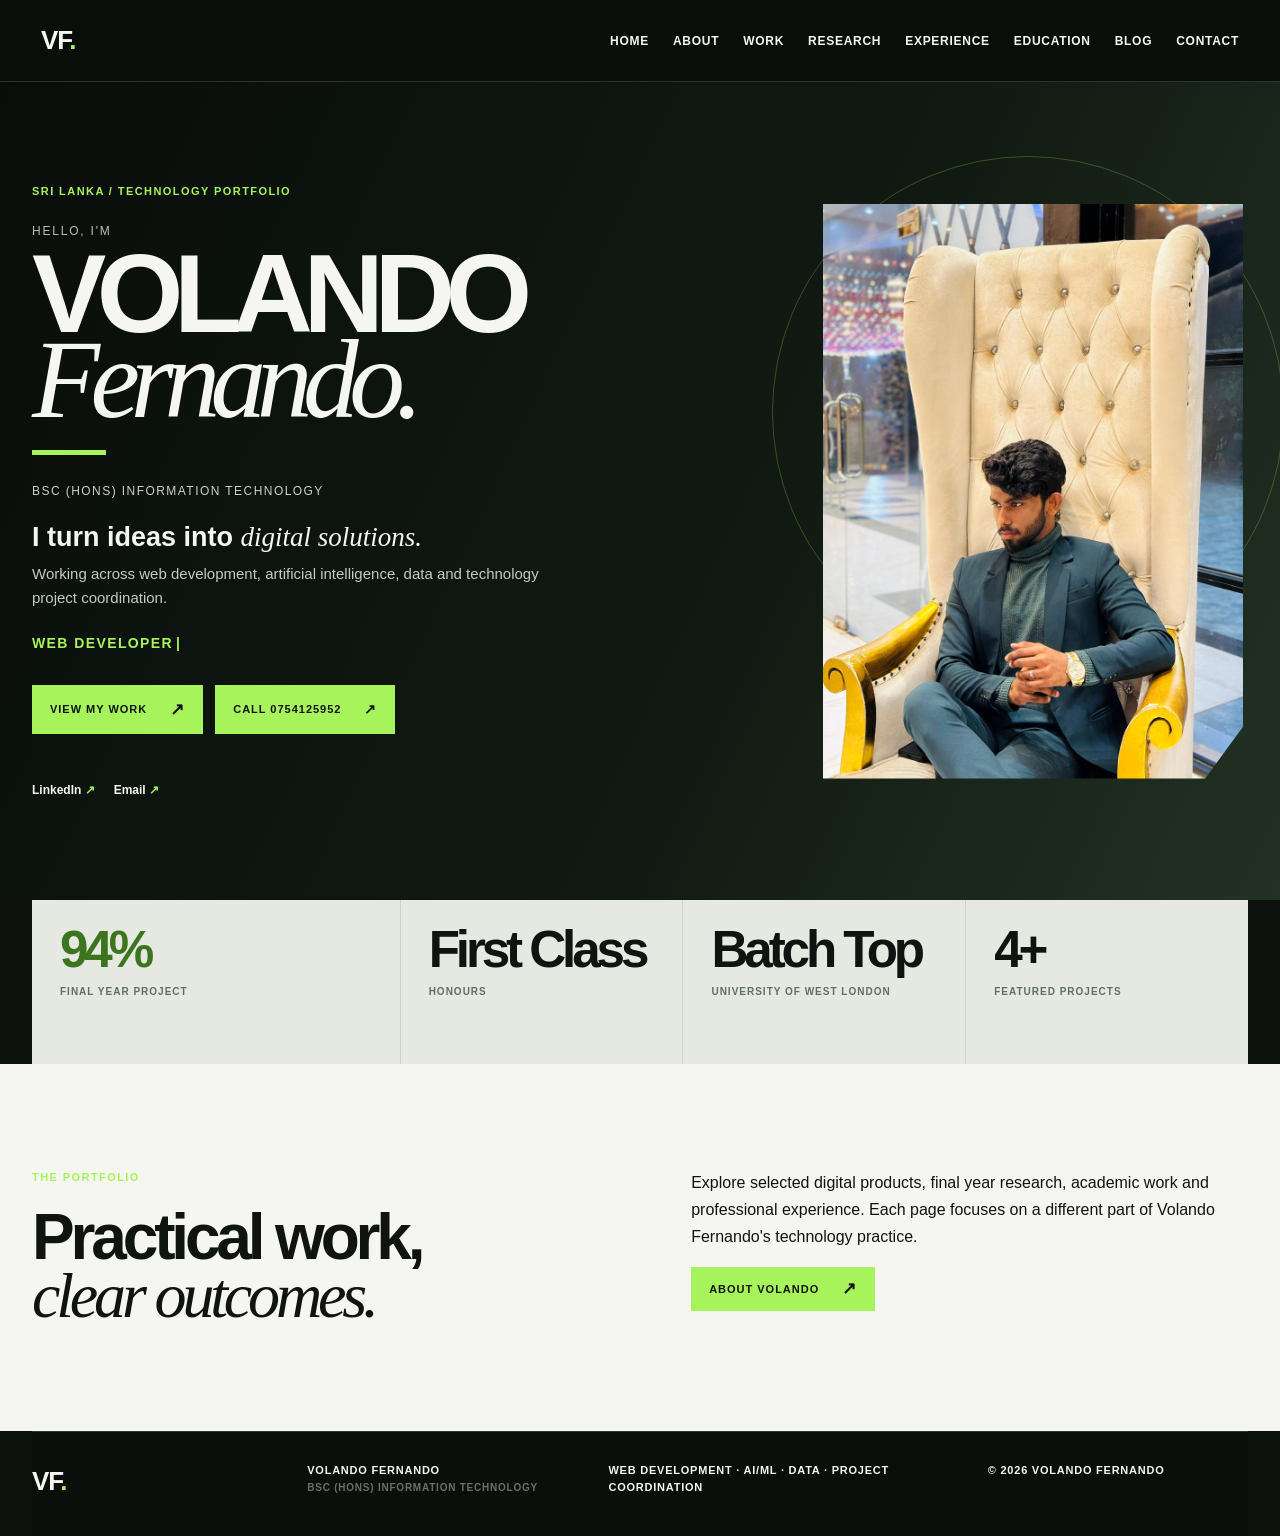
==== commit 83bfaab7: "Update portfolio and responsive design" ====
--- a/index.html
+++ b/index.html
@@ -1,100 +1,7 @@
 <!doctype html>
-<html lang="en">
-<head>
-  <meta charset="utf-8">
-  <meta name="viewport" content="width=device-width, initial-scale=1">
-  <meta name="description" content="Professional portfolio of Volando Fernando, BSc (Hons) Information Technology graduate specialising in web development, AI/ML, data analytics and technology project coordination.">
-  <meta name="theme-color" content="#101410">
-  <meta property="og:title" content="Volando Fernando | IT Graduate | Web Developer | AI & Data">
-  <meta property="og:description" content="Web development, AI/ML, data analytics and technology project coordination.">
-  <meta property="og:type" content="website">
-  <meta property="og:url" content="https://svgvolandofernando.github.io/">
-  <meta name="twitter:card" content="summary_large_image">
-  <link rel="canonical" href="https://svgvolandofernando.github.io/">
-  <link rel="icon" href="data:image/svg+xml,%3Csvg xmlns='http://www.w3.org/2000/svg' viewBox='0 0 64 64'%3E%3Crect width='64' height='64' rx='12' fill='%23111712'/%3E%3Ctext x='32' y='42' text-anchor='middle' font-family='Arial' font-size='29' font-weight='700' fill='%23a7f35b'%3EVF%3C/text%3E%3C/svg%3E">
-  <title>Volando Fernando | IT Graduate | Web Developer | AI &amp; Data</title>
-  <link rel="stylesheet" href="style.css">
-  <link rel="stylesheet" href="refined.css">
-</head>
-<body>
-  <a class="skip-link" href="#main">Skip to content</a>
-  <header class="site-header" id="home">
-    <a class="brand" href="#home" aria-label="Volando Fernando, home">VF<span>.</span></a>
-    <button class="menu-toggle" aria-expanded="false" aria-controls="site-nav" aria-label="Open navigation"><span></span><span></span></button>
-    <nav id="site-nav" aria-label="Primary navigation">
-      <a href="#home">Home</a><a href="#about">About</a><a href="#projects">Work</a><a href="#research">Research</a><a href="#experience">Experience</a><a href="#skills">Skills</a><a href="#education">Education</a><a href="#contact">Contact</a>
-    </nav>
-  </header>
-
-  <main id="main">
-    <section class="hero section-shell">
-      <div class="hero-copy reveal">
-        <p class="eyebrow"><span></span> Sri Lanka / Available for opportunities</p>
-        <p class="hello">Hello, I'm</p>
-        <h1>Volando<br><em>Fernando.</em></h1>
-        <p class="degree">BSc (Hons) Information Technology</p>
-        <p class="hero-statement">I turn ideas into <i>digital solutions.</i></p>
-        <p class="hero-support">Working across web development, artificial intelligence, data and technology project coordination.</p>
-        <p class="role-line"><strong id="role">Web Development</strong><span class="cursor">|</span></p>
-        <div class="hero-actions"><a class="button button-primary" href="#projects">View my work <b>↘</b></a><a class="button button-text" href="assets/documents/Volando-Fernando-CV.pdf" download>Download CV <b>↓</b></a></div>
-        <div class="social-links"><a href="https://www.linkedin.com/in/volando-fernando-8b7655221/" target="_blank" rel="noopener">LinkedIn <span>↗</span></a><a href="mailto:volandofernando@gmail.com">Email <span>↗</span></a></div>
-      </div>
-      <div class="hero-visual reveal">
-        <div class="hero-orbit orbit-one"></div><div class="hero-orbit orbit-two"></div>
-        <div class="portrait-frame"><img src="assets/images/profile.jpg" alt="Volando Fernando seated in a chair"><div class="portrait-tag">VF / 2026</div></div>
-        <div class="hero-note"><span>01</span><p>Ideas <b>→</b> Technology<br><b>→</b> Data <b>→</b> Solutions</p></div>
-      </div>
-      <a class="scroll-cue" href="#about"><span></span> Scroll to explore</a>
-    </section>
-
-    <section id="about" class="about section-shell section-pad">
-      <div class="section-label reveal"><span>01</span> About</div>
-      <div class="about-grid"><h2 class="display reveal">A practical<br>mindset for <em>digital work.</em></h2><div class="about-copy reveal"><p>Volando Fernando is a BSc (Hons) Information Technology graduate from the University of West London. He works across web development, AI and machine learning, data analytics, and technology project coordination.</p><p>His approach connects client requirements with clear technical specifications and dependable delivery, from developing websites to supporting project progress and digital solutions.</p><dl><div><dt>Based in</dt><dd>Sri Lanka</dd></div><div><dt>Languages</dt><dd>English, Sinhala, Tamil, French (basic)</dd></div></dl></div></div>
-      <div class="capability-grid reveal"><article><span>01</span><h3>Web</h3><p>Responsive websites, WordPress, WooCommerce, SEO and digital experiences.</p></article><article><span>02</span><h3>AI / Data</h3><p>Machine learning, predictive modelling, data analytics, Power BI and visualisation.</p></article><article><span>03</span><h3>Projects</h3><p>Requirements gathering, stakeholder communication, project coordination and delivery.</p></article></div>
-    </section>
-
-    <section class="proof section-shell section-pad" aria-label="Academic achievements"><div class="section-label reveal"><span>02</span> Proof of work</div><div class="proof-grid">
-      <div class="metric reveal"><strong data-count="94">0</strong><span>%</span><p>Final Year Project</p></div><div class="metric reveal"><strong class="word">First Class</strong><p>Honours</p></div><div class="metric reveal"><strong class="word">Batch Top</strong><p>University of West London</p></div><div class="metric reveal"><strong class="word">Distinction</strong><p>Pearson HND Computing</p></div><div class="metric reveal"><strong data-count="4">0</strong><span>+</span><p>Featured Projects</p></div>
-    </div></section>
-
-    <section id="projects" class="projects section-pad">
-      <div class="section-shell"><div class="section-heading reveal"><div class="section-label"><span>03</span> Selected projects</div><h2 class="display">Work with a <em>purpose.</em></h2><p>Selected applications, research and client-focused web work.</p></div>
-      <div class="project-list">
-        <article class="project project-featured reveal"><div class="project-image"><img src="assets/images/projects/sweatsmart-ai.png" loading="lazy" alt="SweatyBot interface from the SweatSmart AI Fabrics app"></div><div class="project-content"><p class="project-index">01 / AI · Machine Learning · Data</p><h3>SweatSmart<br><em>AI Fabrics</em></h3><p>Interactive AI application for analysing fabric performance and generating fabric recommendations.</p><div class="tags"><span>Python</span><span>Scikit-learn</span><span>Streamlit</span><span>Power BI</span></div><div class="project-links"><a class="text-link" href="https://sweatsmart-ai-fabrics.streamlit.app/" target="_blank" rel="noopener">Live demo <b>↗</b></a><button class="text-link case-button" data-case="sweatsmart">Case study <b>+</b></button></div></div></article>
-        <article class="project reveal"><div class="project-image research-art"><div class="grid-art"><span>AI</span><span>Data</span><span>ML</span><small>Research framework<br>for novel fabric technology</small></div></div><div class="project-content"><p class="project-index">02 / Final year research</p><h3>AI-powered fabric technology <em>simulation.</em></h3><p>AI-driven framework evaluating fabric performance for sweat management, temperature regulation and comfort.</p><div class="project-result">94% <span>Project Mark</span></div><div class="tags"><span>Python</span><span>Pandas</span><span>Predictive Modelling</span></div><button class="text-link case-button" data-case="research">Research case study <b>+</b></button></div></article>
-        <article class="project reveal"><div class="project-image placeholder-image"><p>MYCLOTH<span>.LK</span></p><small>E-commerce / Cloud / AI Fabric Platform</small></div><div class="project-content"><p class="project-index">03 / E-commerce · Web development</p><h3>MyCloth<span>.lk</span></h3><p>Launched an e-commerce platform using WordPress and WooCommerce, with hosting, SSL, Cloudflare and SEO configuration.</p><div class="tags"><span>WordPress</span><span>WooCommerce</span><span>AWS</span><span>Cloudflare</span></div><div class="project-links"><a class="text-link" href="https://mycloth.lk/" target="_blank" rel="noopener">View live site <b>↗</b></a><button class="text-link case-button" data-case="mycloth">Case study <b>+</b></button></div></div></article>
-        <article class="project reveal"><div class="project-image"><img src="assets/images/projects/printx-global.png" loading="lazy" alt="PrintX Global website homepage featuring the CashMaster Series"></div><div class="project-content"><p class="project-index">04 / Business website · WordPress</p><h3>PrintX <em>Global</em></h3><p>Responsive business website designed and developed around client requirements and branding objectives.</p><div class="tags"><span>WordPress</span><span>SEO</span><span>Performance</span><span>Maintenance</span></div><div class="project-links"><a class="text-link" href="https://printxglobal.com/" target="_blank" rel="noopener">View live site <b>↗</b></a><button class="text-link case-button" data-case="printx">Case study <b>+</b></button></div></div></article>
-      </div></div>
-    </section>
-
-    <section id="research" class="research section-shell section-pad"><div class="section-label reveal"><span>04</span> Research lab</div><div class="research-top reveal"><div><p class="eyebrow">Final Year Project <b>94%</b></p><h2 class="display">Fabric technology<br>through an <em>AI lens.</em></h2></div><p>AI-Powered Simulation and Evaluation Framework for Introducing Novel Fabric Technology in the Clothing Industry.</p></div><div class="pipeline reveal" aria-label="Research pipeline"><div>Problem</div><i></i><div>Data</div><i></i><div>Analysis</div><i></i><div>Machine<br>Learning</div><i></i><div>Prediction</div><i></i><div>Visualisation</div><i></i><div>Evaluation</div></div><div class="research-tags"><span>AI</span><span>Machine Learning</span><span>Predictive Modelling</span><span>Data Analytics</span><span>Fabric Technology</span><span>Simulation</span><span>Data Visualisation</span></div></section>
-
-    <section id="experience" class="experience section-pad"><div class="section-shell"><div class="section-heading reveal"><div class="section-label"><span>05</span> Experience</div><h2 class="display">Learning through <em>delivery.</em></h2></div><div class="timeline">
-      <article class="timeline-item reveal"><div class="timeline-date">Jun 2025 — Present</div><div><h3>Web Developer &amp; Project Coordinator</h3><p class="company">Printers.lk Group of Companies / Codenod International Pvt Ltd</p><p>Developing and maintaining responsive websites while gathering client requirements, coordinating timelines and deliverables, and supporting client relationships after delivery.</p></div></article>
-      <article class="timeline-item reveal"><div class="timeline-date">Jun 2024 — Jul 2025<br>Part-time</div><div><h3>Business Development Executive</h3><p class="company">Omnific Pvt Ltd</p><p>Supported data-driven marketing, client acquisition, influencer campaigns, analytics dashboards, campaign ROI and content optimisation.</p></div></article>
-      <article class="timeline-item reveal"><div class="timeline-date">Mar 2024 — Jun 2024<br>Contract</div><div><h3>Sub Lecturer &amp; Researcher</h3><p class="company">National Institute of Business Management (NIBM)</p><p>Delivered psychology and counselling lectures, developed digital learning materials, supported assessments, mentoring and research guidance.</p></div></article>
-    </div></div></section>
-
-    <section id="skills" class="skills section-shell section-pad"><div class="section-heading reveal"><div class="section-label"><span>06</span> Capabilities</div><h2 class="display">Tools with <em>context.</em></h2></div><div class="skill-grid">
-      <article class="skill-card reveal"><h3>Programming &amp; Web</h3><p>Python · SQL · HTML5 · CSS3 · Responsive Web Design · WordPress · WooCommerce · SEO</p></article><article class="skill-card reveal"><h3>Data &amp; Business Intelligence</h3><p>Power BI · Excel · Data Visualisation · Dashboard Development · Big Data Analytics</p></article><article class="skill-card reveal"><h3>AI / Machine Learning</h3><p>Machine Learning · Predictive Modelling · Regression Analysis · Scikit-learn · Azure AI · Azure AI Foundry</p></article><article class="skill-card reveal"><h3>Cloud &amp; Databases</h3><p>Microsoft Azure · MongoDB · Database Design · Microsoft 365</p></article><article class="skill-card reveal"><h3>Tools</h3><p>Git · GitHub · Google Colab · Streamlit</p></article><article class="skill-card reveal"><h3>Business &amp; Project</h3><p>Requirements Gathering · Stakeholder Communication · Project Coordination · Risk Management · Client Management</p></article>
-    </div></section>
-
-    <section id="education" class="education section-pad"><div class="section-shell"><div class="section-heading reveal"><div class="section-label"><span>07</span> Education</div><h2 class="display">Academic <em>foundation.</em></h2></div><div class="education-grid"><div class="education-list">
-      <article class="education-item reveal"><p>2025–2026</p><div><h3>BSc (Hons) Information Technology</h3><p>University of West London<br>Delivered through American National College, Sri Lanka</p><div class="edu-badges"><span>First Class Honours</span><span>Batch Top</span><span>Final Year Project: 94%</span></div></div></article><article class="education-item reveal"><p>2023–2024</p><div><h3>Pearson BTEC HND in Computing</h3><p>American National College</p><div class="edu-badges"><span>Distinction</span><span>Batch Top</span></div></div></article><article class="education-item reveal"><p>2022–2023</p><div><h3>Pearson BTEC HNC in Computing / Foundation</h3><p>American National College</p></div></article><article class="education-item reveal"><p>2021</p><div><h3>G.C.E. Ordinary Level</h3><p>La Salle English Medium College, Colombo 13<br>Passed all subjects</p></div></article>
-    </div><aside class="performance reveal"><p class="eyebrow">Academic performance</p><div><span>Enterprise Security Management</span><strong>86%</strong></div><div class="featured-mark"><span>Project / Final Year Project</span><strong>94%</strong></div><div><span>Databases and Analytics</span><strong>88%</strong></div><div><span>Managing Information Systems Projects</span><strong>68%</strong></div></aside></div></div></section>
-
-    <section class="certifications section-shell section-pad"><div class="section-heading reveal"><div class="section-label"><span>08</span> Certifications</div><h2 class="display">Continuous <em>learning.</em></h2></div><p class="cert-provider reveal">Microsoft / LinkedIn Learning</p><div class="cert-grid"><p class="reveal">Create and Consume Azure AI Services</p><p class="reveal">Deploy Azure AI Services in Containers</p><p class="reveal">Discover Data Analysis</p><p class="reveal">Introduction to Azure AI Foundry</p><p class="reveal">Introduction to Data Engineering on Azure</p><p class="reveal">Monitor Azure AI Services</p><p class="reveal">Prepare to Develop AI Solutions on Azure</p><p class="reveal">Create Interactive Reports Using Copilot for Power BI</p></div></section>
-
-    <section class="leadership section-pad"><div class="section-shell"><div class="section-label reveal"><span>09</span> Leadership &amp; activities</div><div class="leadership-grid reveal"><h2 class="display">Showing up for the <em>community.</em></h2><div><p><b>Student Representative</b><span>American National College</span></p><p><b>Batch Representative</b><span>Information Technology, University of West London</span></p><p><b>Treasurer</b><span>Rotaract Club, American National College</span></p></div></div></div></section>
-
-    <section class="lab section-shell section-pad"><div class="section-label reveal"><span>10</span> Digital lab</div><div class="lab-grid"><h2 class="display reveal">A space for<br><em>experimentation.</em></h2><div class="lab-list reveal"><span>AI / ML experiments</span><span>Streamlit applications</span><span>Power BI dashboards</span><span>Data analytics</span><span>Web development experiments</span><span>Database experiments</span></div></div></section>
-
-    <section id="contact" class="contact section-shell"><p class="eyebrow reveal">11 / Contact</p><h2 class="reveal">Let's build something <em>useful.</em></h2><p class="contact-copy reveal">I'm open to opportunities in technology, web development, AI, data, project coordination and digital solutions.</p><div class="contact-actions reveal"><a class="button button-primary" href="mailto:volandofernando@gmail.com">Email me <b>↗</b></a><a class="button button-outline" href="https://www.linkedin.com/in/volando-fernando-8b7655221/" target="_blank" rel="noopener">LinkedIn <b>↗</b></a><a class="button button-outline" href="assets/documents/Volando-Fernando-CV.pdf" download>Download CV <b>↓</b></a></div></section>
-  </main>
-  <footer class="site-footer section-shell"><a class="brand" href="#home">VF<span>.</span></a><p>Volando Fernando<br><span>BSc (Hons) Information Technology</span></p><p>Web Development · AI/ML · Data · Project Coordination</p><p>© 2026 Volando Fernando</p></footer>
-  <button class="back-to-top" aria-label="Back to top">↑</button>
-  <dialog class="case-modal" aria-labelledby="modal-title"><button class="modal-close" aria-label="Close case study">×</button><div id="case-content"></div></dialog>
-  <div class="custom-cursor" aria-hidden="true"></div>
-  <script src="script.js"></script>
-</body>
-</html>
+<html lang="en"><head><meta charset="utf-8"><meta name="viewport" content="width=device-width,initial-scale=1"><meta name="description" content="Volando Fernando: IT graduate working across web development, AI, data analytics and project coordination."><link rel="canonical" href="https://svgvolandofernando.github.io/"><title>Volando Fernando | Web, AI & Data</title><link rel="stylesheet" href="style.css"><link rel="stylesheet" href="pages.css"></head>
+<body><a class="skip-link" href="#main">Skip to content</a><header class="site-header"><a class="brand" href="index.html" aria-label="Volando Fernando home">VF<span>.</span></a><button class="menu-toggle" aria-expanded="false" aria-controls="site-nav" aria-label="Open navigation"><span></span><span></span></button><nav id="site-nav" aria-label="Primary navigation"><a class="active" href="index.html">Home</a><a href="about.html">About</a><a href="work.html">Work</a><a href="research.html">Research</a><a href="experience.html">Experience</a><a href="education.html">Education</a><a href="blog.html">Blog</a><a href="contact.html">Contact</a></nav></header>
+<main id="main"><section class="home-hero page-shell"><div class="home-copy"><p class="page-kicker">Sri Lanka / Technology Portfolio</p><p class="hello">Hello, I'm</p><h1 class="home-title">Volando<br><em>Fernando.</em></h1><p class="degree">BSc (Hons) Information Technology</p><p class="home-statement">I turn ideas into <i>digital solutions.</i></p><p class="home-summary">Working across web development, artificial intelligence, data and technology project coordination.</p><p class="home-role"><strong id="role">Web Developer</strong><span class="cursor">|</span></p><div class="home-actions"><a class="button button-primary" href="work.html">View my work <b>↗</b></a><a class="button button-phone" href="tel:+94754125952">Call 0754125952 <span>↗</span></a></div><div class="social-links"><a href="https://www.linkedin.com/in/volando-fernando-8b7655221/" target="_blank" rel="noopener">LinkedIn <span>↗</span></a><a href="mailto:volandofernando@gmail.com">Email <span>↗</span></a></div></div><div class="home-portrait"><img src="assets/images/profile.jpg" alt="Volando Fernando seated in a chair"></div></section>
+<section class="home-proof page-shell"><article><strong>94%</strong><p>Final Year Project</p></article><article><strong>First Class</strong><p>Honours</p></article><article><strong>Batch Top</strong><p>University of West London</p></article><article><strong>4+</strong><p>Featured Projects</p></article></section>
+<section class="section"><div class="page-shell two-col"><div><p class="page-kicker">The portfolio</p><h2 class="page-heading">Practical work,<br><em>clear outcomes.</em></h2></div><div class="copy"><p>Explore selected digital products, final year research, academic work and professional experience. Each page focuses on a different part of Volando Fernando's technology practice.</p><a class="button button-primary" href="about.html">About Volando <b>↗</b></a></div></div></section></main>
+<footer class="site-footer page-shell"><a class="brand" href="index.html">VF<span>.</span></a><p>Volando Fernando<br><span>BSc (Hons) Information Technology</span></p><p>Web Development · AI/ML · Data · Project Coordination</p><p>© 2026 Volando Fernando</p></footer><button class="back-to-top" aria-label="Back to top">↑</button><script src="script.js"></script></body></html>
--- a/pages.css
+++ b/pages.css
@@ -0,0 +1,3 @@
+:root{--bg:#0d120e;--surface:#161d17;--paper:#f5f6f1;--ink:#101410;--muted:#a8b0a5;--accent:#a7f35b;--line:rgba(255,255,255,.15);--light-line:#d7ddd2;--serif:Georgia,'Times New Roman',serif}html,body{overflow-x:hidden}body{background:var(--bg);color:var(--paper)}.site-header{position:sticky;top:0;background:rgba(10,14,11,.94);border-bottom:1px solid var(--line);backdrop-filter:blur(14px)}.site-header.scrolled{height:66px}.page{min-height:calc(100vh - 82px)}.page-shell{width:min(1240px,calc(100% - 64px));margin:auto}.page-hero{padding:88px 0 86px;background:linear-gradient(120deg,#0d120e,#1b281c)}.page-kicker{font-size:11px;text-transform:uppercase;letter-spacing:.13em;color:var(--accent);font-weight:700;margin:0 0 22px}.page-title{font-size:clamp(58px,9vw,130px);letter-spacing:-.08em;line-height:.79;margin:0;text-transform:uppercase}.page-title em,.page-heading em{font-family:var(--serif);font-weight:400;text-transform:none}.page-intro{max-width:620px;font-size:18px;color:#c9d0c6;line-height:1.6;margin:32px 0 0}.two-col{display:grid;grid-template-columns:1fr 1fr;gap:8vw}.section{padding:105px 0;background:var(--paper);color:var(--ink)}.section.alt{background:#e5e9e1}.section.dark{background:var(--bg);color:var(--paper)}.section-label{color:#667061}.page-heading{font-size:clamp(40px,5vw,72px);line-height:.92;letter-spacing:-.065em;margin:0}.eyebrow{font-size:10px;text-transform:uppercase;letter-spacing:.12em;font-weight:700;color:#65715f}.lead{font-size:19px;line-height:1.6;margin:0}.copy p{font-size:16px;line-height:1.7;margin:0 0 16px}.button-phone{background:var(--accent);color:var(--ink)}.button-phone span{font-size:14px}.home-hero{min-height:calc(100vh - 82px);display:grid;grid-template-columns:1.1fr .9fr;align-items:center;gap:4vw;padding:56px 0;position:relative}.home-hero:before{content:'';position:absolute;inset:0 calc(50% - 50vw);z-index:-1;background:linear-gradient(115deg,#090d0a,#111a12 59%,#233124),repeating-linear-gradient(90deg,transparent 0,transparent 74px,rgba(167,243,91,.04) 75px,transparent 76px)}.home-title{font-size:clamp(67px,8.7vw,140px);letter-spacing:-.085em;line-height:.76;margin:12px 0 27px;text-transform:uppercase}.home-title em{font-family:var(--serif);font-weight:400;text-transform:none}.home-title:after{content:'';display:block;width:74px;height:5px;background:var(--accent);margin-top:27px}.home-role{color:var(--accent);font-size:14px;text-transform:uppercase;letter-spacing:.1em;font-weight:700;margin:22px 0 0}.home-statement{font-size:27px;font-weight:700;line-height:1.08;margin:23px 0 10px}.home-statement i{font-family:var(--serif);font-weight:400}.home-summary{font-size:15px;line-height:1.65;max-width:510px;color:#c4ccc1;margin:0}.home-actions{display:flex;gap:12px;flex-wrap:wrap;margin-top:31px}.home-portrait{height:min(575px,68vh);position:relative}.home-portrait img{height:100%;width:min(420px,92%);position:absolute;right:5px;object-fit:cover;object-position:50% 43%;clip-path:polygon(0 0,100% 0,100% 91%,91% 100%,0 100%);box-shadow:22px 22px 0 rgba(167,243,91,.13);filter:contrast(1.03)}.home-portrait:before{content:'';position:absolute;right:-36px;top:-48px;width:510px;height:510px;border:1px solid rgba(167,243,91,.25);border-radius:50%}.home-proof{display:grid;grid-template-columns:1.3fr 1fr 1fr 1fr;background:#e5e9e1;color:var(--ink)}.home-proof article{min-height:164px;padding:28px;border-left:1px solid #cbd3c7}.home-proof article:first-child{border-left:0}.home-proof strong{display:block;font-size:clamp(32px,4vw,61px);line-height:.85;letter-spacing:-.08em}.home-proof p{font-size:10px;text-transform:uppercase;letter-spacing:.1em;margin:12px 0 0;font-weight:700;color:#62705e}.home-proof article:first-child strong{color:#3c751d}.capabilities,.lab-cards,.leadership-cards{display:grid;grid-template-columns:repeat(3,1fr);gap:1px;background:var(--light-line)}.capabilities article,.lab-cards article,.leadership-cards article{padding:24px;background:var(--paper);min-height:185px}.capabilities span,.leadership-cards span{font-size:10px;color:#6f7b6b;font-weight:700;letter-spacing:.12em}.capabilities h3,.leadership-cards h3{font-size:25px;letter-spacing:-.05em;margin:24px 0 8px}.capabilities p,.leadership-cards p{font-size:13px;line-height:1.6;margin:0;color:#5f6a5c}.project-grid{display:grid;grid-template-columns:1fr 1fr;gap:1px;background:#394239}.project-card{background:var(--bg);padding:25px;color:var(--paper);display:grid;gap:24px}.project-card.featured{grid-column:span 2;grid-template-columns:1.2fr .8fr;align-items:center}.project-card img,.project-art{width:100%;height:260px;object-fit:cover;background:#293129}.project-card.featured img{height:390px}.project-art{display:grid;place-items:center;background:var(--accent);color:var(--ink);font-size:60px;font-weight:800;letter-spacing:-.1em}.project-number{font-size:10px;text-transform:uppercase;letter-spacing:.11em;font-weight:700;color:var(--accent);margin:0}.project-card h2{font-size:clamp(31px,3.8vw,55px);letter-spacing:-.07em;line-height:.9;margin:0;text-transform:uppercase}.project-card h2 em{font-family:var(--serif);font-weight:400;text-transform:none}.project-card>div>p:not(.project-number){font-size:14px;color:#c2c9c0;line-height:1.55}.tag-list{display:flex;gap:6px;flex-wrap:wrap}.tag-list span{font-size:9px;text-transform:uppercase;letter-spacing:.07em;padding:6px 8px;border:1px solid #525b51;color:#ccd2c9}.card-links{display:flex;gap:20px;margin-top:24px}.card-links a,.card-links button{padding:0;border:0;background:transparent;color:var(--paper);text-transform:uppercase;font-size:11px;font-weight:700;letter-spacing:.08em;cursor:pointer}.timeline{border-top:1px solid var(--light-line)}.timeline article{display:grid;grid-template-columns:210px 1fr;gap:40px;padding:32px 0;border-bottom:1px solid var(--light-line)}.timeline time{font-size:11px;text-transform:uppercase;letter-spacing:.1em;font-weight:700;color:#697568}.timeline h2{font-size:26px;letter-spacing:-.05em;margin:0}.timeline h3{font-size:12px;text-transform:uppercase;letter-spacing:.08em;color:#62715e;margin:8px 0 15px}.timeline p{max-width:700px;font-size:15px;line-height:1.65;margin:0}.score-list{display:grid;gap:15px}.score{border-top:1px solid var(--line);padding-top:12px}.score>div{display:flex;justify-content:space-between;gap:20px;font-size:13px}.score b{font-size:22px}.score i{display:block;height:4px;background:rgba(255,255,255,.22);margin-top:11px}.score i:after{content:'';display:block;height:100%;width:var(--score);background:#b9c4b5}.score.featured i:after{background:var(--accent)}.score.featured b{color:var(--accent);font-size:40px}.cert-grid{display:grid;grid-template-columns:repeat(4,1fr);gap:1px;background:var(--light-line)}.cert-grid article{background:var(--paper);padding:23px;min-height:155px;display:flex;flex-direction:column}.cert-grid h3{font-family:var(--serif);font-size:19px;line-height:1.08;margin:0}.cert-grid p,.cert-grid small{margin:14px 0 0;font-size:9px;text-transform:uppercase;letter-spacing:.09em;color:#60705d}.cert-grid small{margin-top:auto;color:#396a20;font-weight:700}.pipeline{display:grid;grid-template-columns:repeat(7,1fr);gap:0;border:1px solid var(--light-line)}.pipeline div{padding:23px 9px;min-height:110px;display:flex;align-items:end;font-size:10px;text-transform:uppercase;letter-spacing:.08em;font-weight:700;border-left:1px solid var(--light-line);position:relative}.pipeline div:first-child{border-left:0}.pipeline div:not(:last-child):after{content:'>';position:absolute;right:-5px;top:17px;color:#5b9d2d;background:var(--paper);z-index:1}.blog-grid{display:grid;grid-template-columns:repeat(3,1fr);gap:1px;background:var(--dark-border)}.blog-card{background:var(--surface);padding:28px;min-height:280px;display:flex;flex-direction:column}.blog-card time{font-size:10px;text-transform:uppercase;letter-spacing:.1em;color:var(--accent)}.blog-card h2{font-size:28px;line-height:1;letter-spacing:-.05em;margin:25px 0 15px}.blog-card p{font-size:14px;line-height:1.6;color:#c1c9bf;margin:0}.blog-card span{margin-top:auto;font-size:10px;text-transform:uppercase;letter-spacing:.1em;color:#aeb8a8}.contact-panel{padding:100px 0;background:linear-gradient(115deg,#101710,#263524);color:var(--paper)}.contact-title{font-size:clamp(54px,8vw,118px);letter-spacing:-.08em;line-height:.8;margin:0;text-transform:uppercase}.contact-title em{font-family:var(--serif);font-weight:400;text-transform:none}.contact-details{display:flex;gap:14px;flex-wrap:wrap;margin-top:35px}.site-footer{background:#0b0e0b;color:var(--paper);border-top-color:#2f3930}.back-to-top{background:var(--paper)}
+@media(max-width:850px){.page-shell{width:min(100% - 42px,1240px)}.home-hero{grid-template-columns:1fr;padding-top:52px}.home-portrait{position:absolute;right:0;top:155px;width:48%;opacity:.55}.home-title{font-size:clamp(66px,14vw,108px)}.home-copy{position:relative;z-index:1}.home-proof{grid-template-columns:repeat(2,1fr)}.project-card.featured{grid-column:auto;grid-template-columns:1fr}.project-card.featured img{height:300px}.project-grid{grid-template-columns:1fr}.timeline article{grid-template-columns:1fr;gap:9px}.capabilities,.lab-cards{grid-template-columns:1fr 1fr}.cert-grid{grid-template-columns:1fr 1fr}.pipeline{grid-template-columns:1fr}.pipeline div{min-height:60px;border-left:0;border-top:1px solid var(--light-line);padding:17px}.pipeline div:first-child{border-top:0}.pipeline div:not(:last-child):after{content:'v';top:auto;bottom:-9px;right:20px}.blog-grid{grid-template-columns:1fr 1fr}}
+@media(max-width:560px){.site-header{height:65px}.page-shell{width:min(100% - 36px,1240px)}.page-hero{padding:70px 0}.page-title{font-size:61px}.page-intro{font-size:16px}.section{padding:78px 0}.home-hero{min-height:0;display:flex;flex-direction:column;align-items:stretch;padding:57px 0 42px}.home-portrait{position:relative;top:auto;right:auto;width:100%;height:360px;opacity:1;margin-top:32px}.home-portrait img{right:0;width:min(305px,86%)}.home-portrait:before{width:350px;height:350px}.home-title{font-size:69px}.home-statement{font-size:23px}.home-proof{grid-template-columns:1fr 1fr}.home-proof article{min-height:115px;padding:20px}.home-proof article:first-child{grid-column:span 2}.capabilities,.lab-cards,.leadership-cards,.cert-grid,.blog-grid{grid-template-columns:1fr}.project-card{padding:18px}.project-card img,.project-card.featured img,.project-art{height:215px}.two-col{grid-template-columns:1fr;gap:36px}.contact-panel{padding:78px 0}.contact-title{font-size:58px}}
